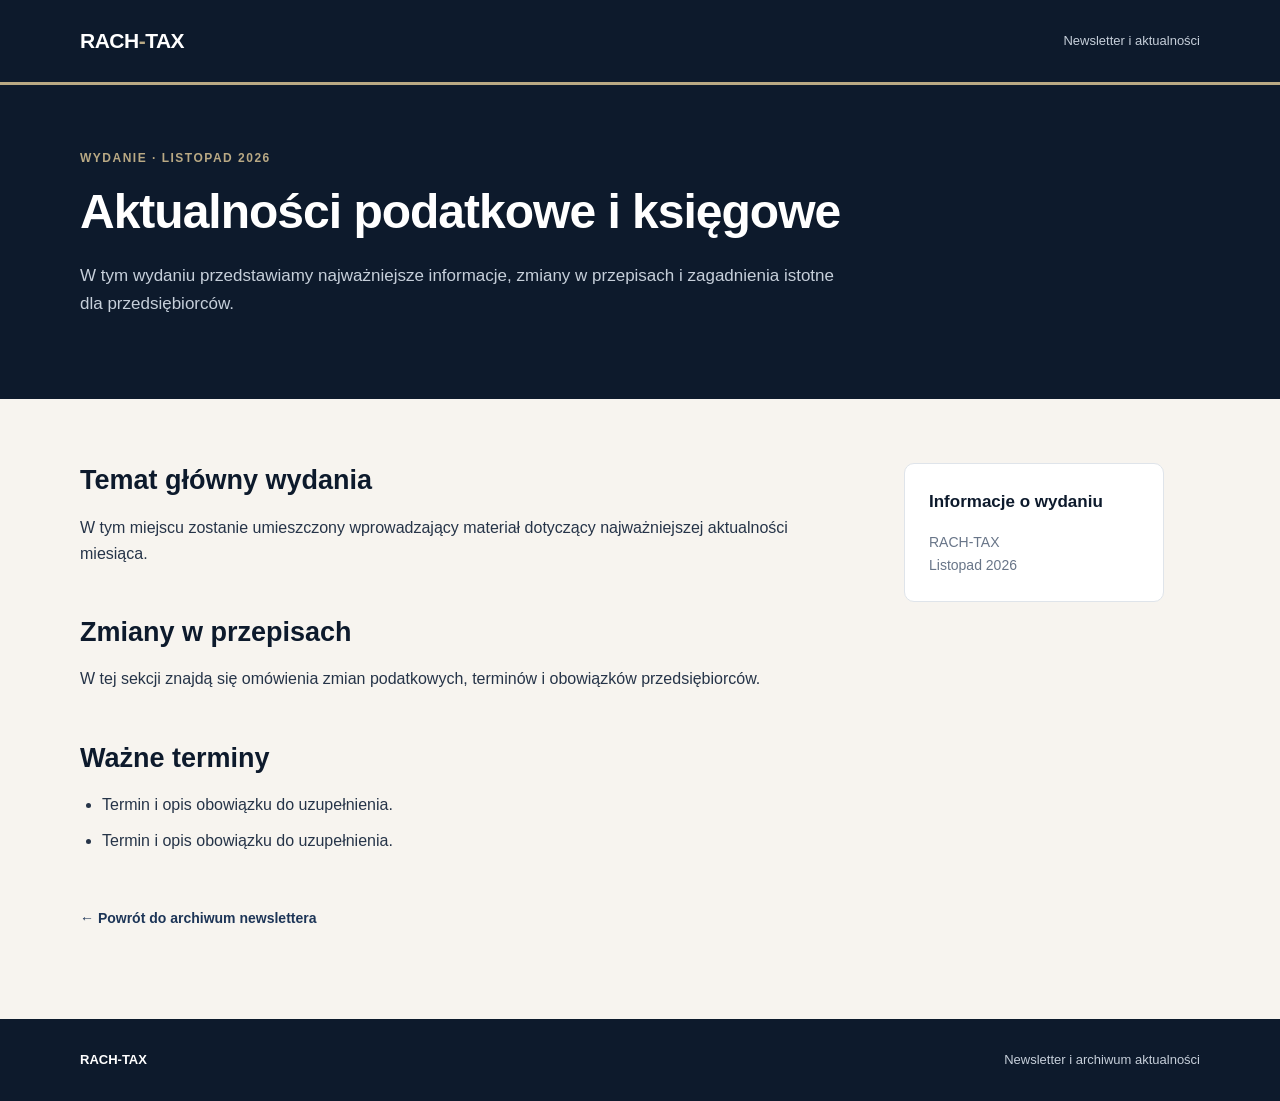
==== 2026-11/index.html @ 1462e08b "Add HTML structure for November 2026 newsletter This file contains the HTML structure for the Novemb" ====
<!doctype html>
<html lang="pl">
<head>
  <meta charset="utf-8">
  <meta name="viewport" content="width=device-width, initial-scale=1">

  <meta name="robots" content="noindex, nofollow">
  <meta name="description" content="Listopadowe wydanie newslettera RACH-TAX.">

  <title>Newsletter – listopad 2026 | RACH-TAX</title>

  <link rel="stylesheet" href="/assets/css/main.css">
</head>

<body>

  <header class="site-header">
    <div class="container header-inner">
      <a class="brand" href="/">
        RACH<span>-</span>TAX
      </a>

      <div class="header-label">
        Newsletter i aktualności
      </div>
    </div>
  </header>

  <main>

    <section class="issue-hero">
      <div class="container">

        <p class="issue-date">
          Wydanie · Listopad 2026
        </p>

        <h1>
          Aktualności podatkowe i księgowe
        </h1>

        <p class="issue-intro">
          W tym wydaniu przedstawiamy najważniejsze informacje,
          zmiany w przepisach i zagadnienia istotne dla przedsiębiorców.
        </p>

      </div>
    </section>

    <section class="issue-content">
      <div class="container issue-layout">

        <article class="issue-article">

          <h2>Temat główny wydania</h2>

          <p>
            W tym miejscu zostanie umieszczony wprowadzający
            materiał dotyczący najważniejszej aktualności miesiąca.
          </p>

          <h2>Zmiany w przepisach</h2>

          <p>
            W tej sekcji znajdą się omówienia zmian podatkowych,
            terminów i obowiązków przedsiębiorców.
          </p>

          <h2>Ważne terminy</h2>

          <ul>
            <li>Termin i opis obowiązku do uzupełnienia.</li>
            <li>Termin i opis obowiązku do uzupełnienia.</li>
          </ul>

          <a class="issue-back" href="/">
            ← Powrót do archiwum newslettera
          </a>

        </article>

        <aside class="issue-meta">
          <h3>Informacje o wydaniu</h3>

          <p>
            RACH-TAX<br>
            Listopad 2026
          </p>
        </aside>

      </div>
    </section>

  </main>

  <footer class="site-footer">
    <div class="container footer-inner">

      <div class="footer-brand">RACH-TAX</div>

      <div>
        Newsletter i archiwum aktualności
      </div>

    </div>
  </footer>

</body>
</html>
---- assets/css/main.css ----
:root {
  --color-navy: #0D1A2C;
  --color-blue: #1D3557;
  --color-gold: #B9A984;
  --color-paper: #F7F4EF;
  --color-light: #E8EDF5;
  --color-white: #FFFFFF;
  --color-text: #263448;
  --color-muted: #687588;
  --color-border: #DFE4EA;

  --font-heading: "Manrope", Arial, sans-serif;
  --font-body: "Inter", Arial, sans-serif;

  --content-width: 1120px;
}

* {
  box-sizing: border-box;
}

html {
  scroll-behavior: smooth;
}

body {
  margin: 0;
  background: var(--color-paper);
  color: var(--color-text);
  font-family: var(--font-body);
  font-size: 16px;
  line-height: 1.65;
  -webkit-font-smoothing: antialiased;
}

a {
  color: inherit;
}

.container {
  width: min(var(--content-width), calc(100% - 48px));
  margin-inline: auto;
}

.site-header {
  background: var(--color-navy);
  color: var(--color-white);
  border-bottom: 3px solid var(--color-gold);
}

.header-inner {
  min-height: 82px;
  display: flex;
  align-items: center;
  justify-content: space-between;
  gap: 24px;
}

.brand {
  font-family: var(--font-heading);
  font-size: 21px;
  font-weight: 800;
  letter-spacing: -0.5px;
  text-decoration: none;
}

.brand span {
  color: var(--color-gold);
}

.header-label {
  color: #C6CFDA;
  font-size: 13px;
}

.hero {
  padding: 88px 0 76px;
  background: var(--color-navy);
  color: var(--color-white);
}

.hero-eyebrow {
  margin: 0 0 18px;
  color: var(--color-gold);
  font-size: 12px;
  font-weight: 700;
  letter-spacing: 2px;
  text-transform: uppercase;
}

.hero h1 {
  max-width: 760px;
  margin: 0;
  font-family: var(--font-heading);
  font-size: clamp(36px, 6vw, 58px);
  line-height: 1.12;
  letter-spacing: -1.8px;
}

.hero-description {
  max-width: 620px;
  margin: 24px 0 0;
  color: #C6CFDA;
  font-size: 17px;
}

.archive {
  padding: 72px 0 96px;
}

.section-heading {
  margin-bottom: 32px;
}

.section-heading h2 {
  margin: 0;
  color: var(--color-navy);
  font-family: var(--font-heading);
  font-size: 30px;
  letter-spacing: -0.8px;
}

.section-heading p {
  margin: 8px 0 0;
  color: var(--color-muted);
}

.empty-state {
  padding: 48px 32px;
  background: var(--color-white);
  border: 1px solid var(--color-border);
  border-radius: 12px;
  text-align: center;
}

.empty-state h3 {
  margin: 0 0 10px;
  color: var(--color-navy);
  font-family: var(--font-heading);
  font-size: 21px;
}

.empty-state p {
  max-width: 480px;
  margin: 0 auto;
  color: var(--color-muted);
}

.site-footer {
  padding: 30px 0;
  background: var(--color-navy);
  color: #C6CFDA;
  font-size: 13px;
}

.footer-inner {
  display: flex;
  align-items: center;
  justify-content: space-between;
  gap: 20px;
}

.footer-brand {
  color: var(--color-white);
  font-weight: 700;
}

@media (max-width: 600px) {
  .container {
    width: min(var(--content-width), calc(100% - 36px));
  }

  .header-inner {
    min-height: 70px;
  }

  .header-label {
    display: none;
  }

  .hero {
    padding: 64px 0 58px;
  }

  .hero-description {
    font-size: 15px;
  }

  .archive {
    padding: 52px 0 64px;
  }

  .empty-state {
    padding: 36px 20px;
  }

  .footer-inner {
    flex-direction: column;
    align-items: flex-start;
  }
}

/* =========================================
   NEWSLETTER ISSUE
========================================= */

.issue-hero {
  padding: 64px 0;
  background: var(--color-navy);
  color: var(--color-white);
}

.issue-date {
  margin: 0 0 14px;
  color: var(--color-gold);
  font-size: 12px;
  font-weight: 700;
  letter-spacing: 1.5px;
  text-transform: uppercase;
}

.issue-hero h1 {
  max-width: 820px;
  margin: 0;
  font-family: var(--font-heading);
  font-size: clamp(34px, 5vw, 48px);
  line-height: 1.2;
  letter-spacing: -1px;
}

.issue-intro {
  max-width: 760px;
  margin-top: 22px;
  color: #C6CFDA;
  font-size: 17px;
}

.issue-content {
  padding: 64px 0 88px;
}

.issue-layout {
  display: grid;
  grid-template-columns: minmax(0, 760px) minmax(200px, 260px);
  gap: 64px;
  align-items: start;
}

.issue-article h2 {
  margin: 48px 0 16px;
  color: var(--color-navy);
  font-family: var(--font-heading);
  font-size: 27px;
  line-height: 1.3;
}

.issue-article h2:first-child {
  margin-top: 0;
}

.issue-article h3 {
  margin: 28px 0 10px;
  color: var(--color-blue);
  font-family: var(--font-heading);
  font-size: 20px;
}

.issue-article p {
  margin: 0 0 18px;
}

.issue-article ul {
  padding-left: 22px;
}

.issue-article li {
  margin-bottom: 10px;
}

.issue-meta {
  padding: 24px;
  background: var(--color-white);
  border: 1px solid var(--color-border);
  border-radius: 10px;
}

.issue-meta h3 {
  margin: 0 0 14px;
  color: var(--color-navy);
  font-family: var(--font-heading);
  font-size: 17px;
}

.issue-meta p {
  margin: 0;
  color: var(--color-muted);
  font-size: 14px;
}

.issue-back {
  display: inline-block;
  margin-top: 36px;
  color: var(--color-blue);
  font-size: 14px;
  font-weight: 700;
  text-decoration: none;
}

.issue-back:hover {
  text-decoration: underline;
}

@media (max-width: 760px) {
  .issue-layout {
    grid-template-columns: 1fr;
    gap: 36px;
  }

  .issue-content {
    padding: 44px 0 64px;
  }

  .issue-hero {
    padding: 52px 0;
  }

  .issue-article h2 {
    font-size: 24px;
  }
}
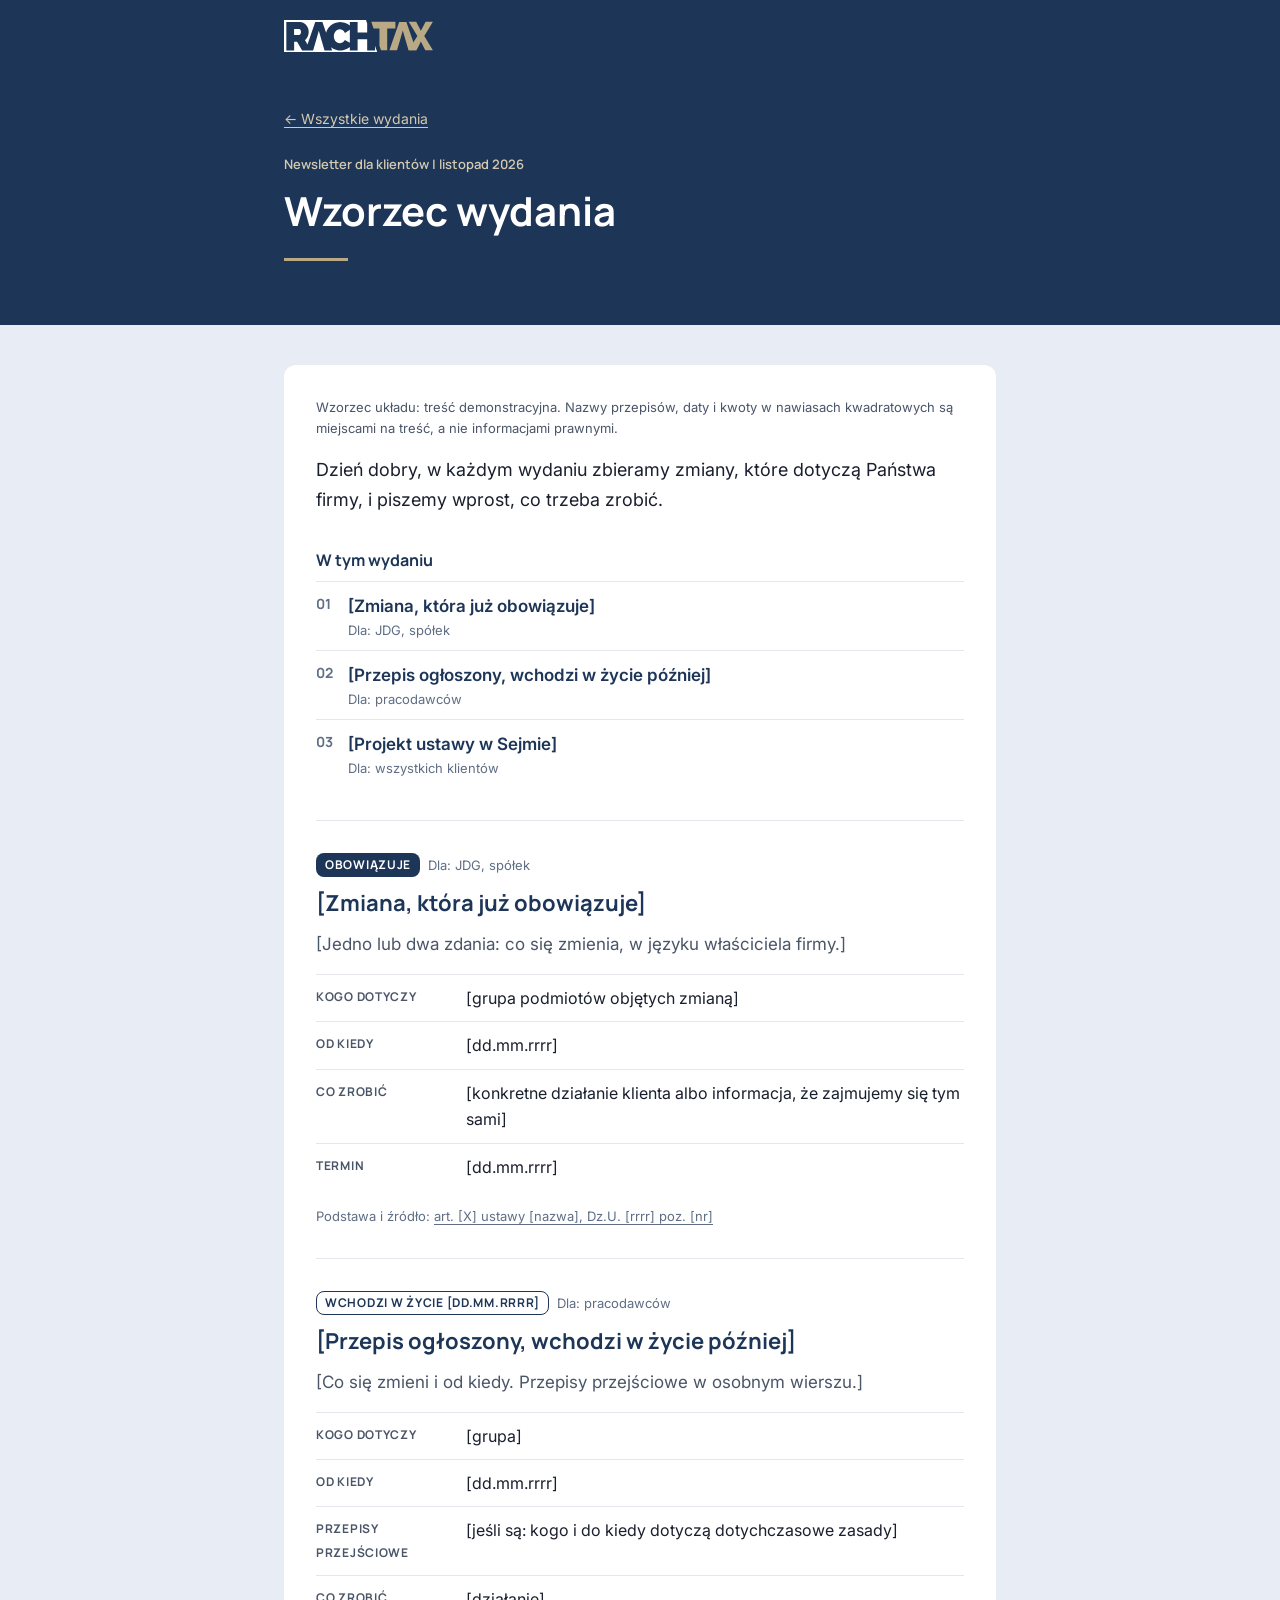
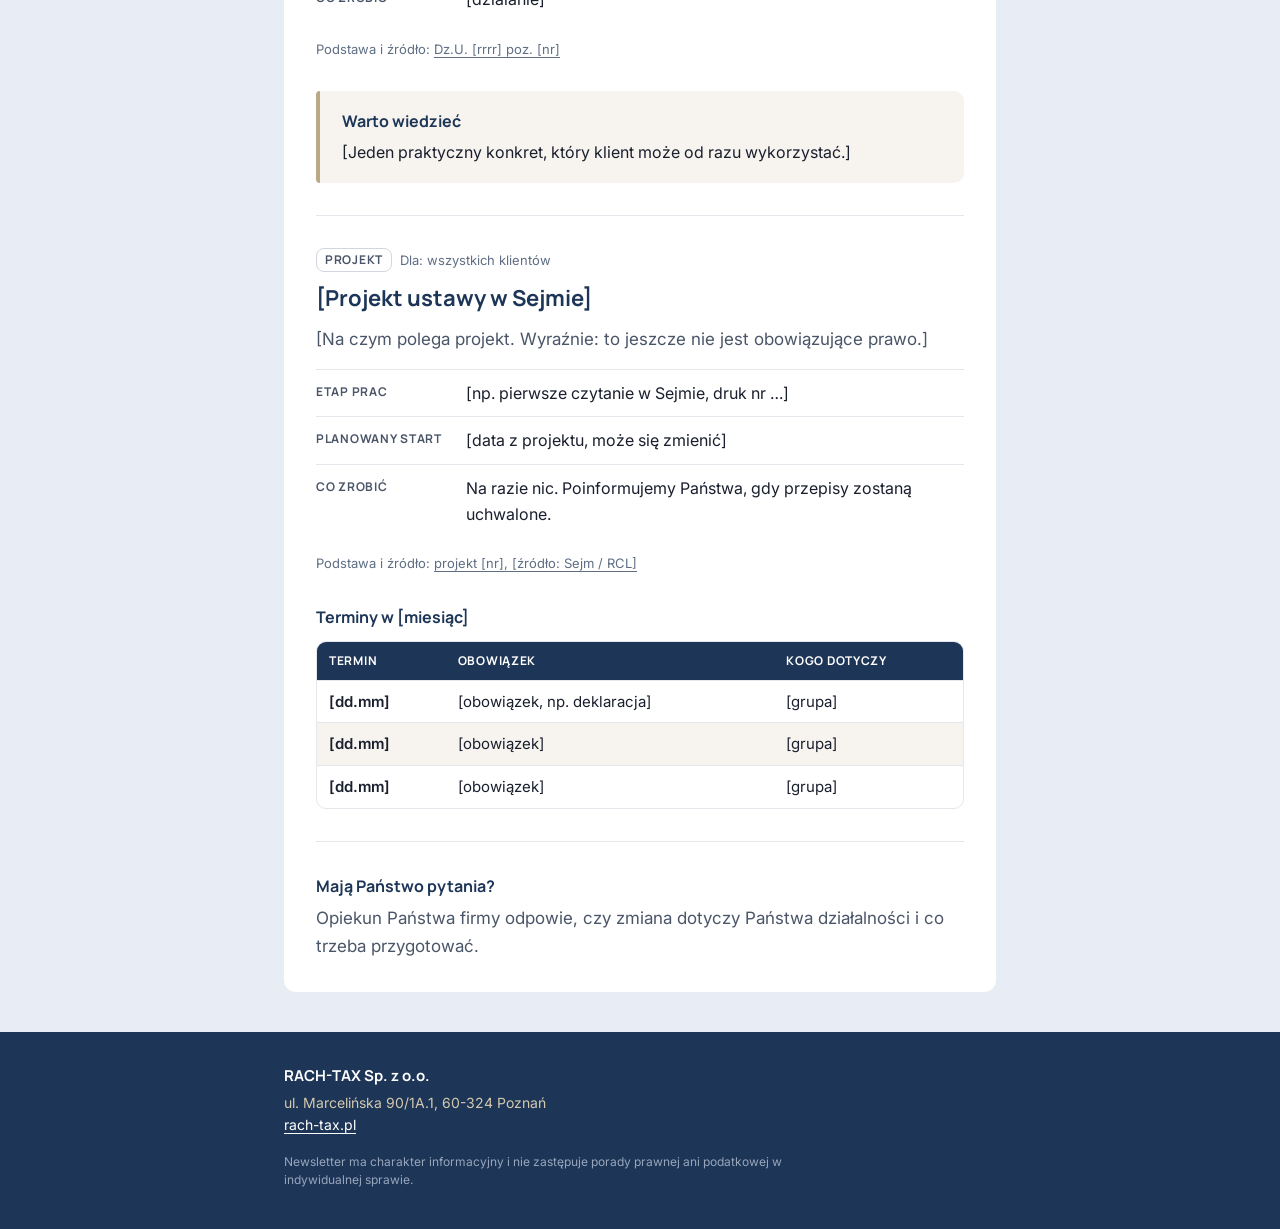
==== commit 6746281a: "Przebudowa strony według systemu projektowego 0.2 - main.css generowany z tokenów (kolory, typografi" ====
--- a/2026-11/index.html
+++ b/2026-11/index.html
@@ -1,110 +1,99 @@
-
-<!doctype html>
+<!DOCTYPE html>
 <html lang="pl">
 <head>
   <meta charset="utf-8">
   <meta name="viewport" content="width=device-width, initial-scale=1">
-
   <meta name="robots" content="noindex, nofollow">
-  <meta name="description" content="Listopadowe wydanie newslettera RACH-TAX.">
-
-  <title>Newsletter – listopad 2026 | RACH-TAX</title>
-
+  <meta name="description" content="Wydanie demonstracyjne: pokazuje układ newslettera. Nie zawiera informacji prawnych.">
+  <meta name="color-scheme" content="light dark">
+  <meta name="theme-color" content="#1D3557">
+  <meta name="newsroom:issue" content="2026-11">
+  <meta name="newsroom:title" content="Wzorzec wydania">
+  <meta name="newsroom:summary" content="Wydanie demonstracyjne: pokazuje układ newslettera. Nie zawiera informacji prawnych.">
+  <title>Wzorzec wydania | Newsletter RACH-TAX, listopad 2026</title>
+  <link rel="preconnect" href="https://fonts.googleapis.com">
+  <link rel="preconnect" href="https://fonts.gstatic.com" crossorigin>
+  <link rel="stylesheet" href="https://fonts.googleapis.com/css2?family=Inter:wght@400;600&amp;family=Manrope:wght@600;700;800&amp;display=swap">
   <link rel="stylesheet" href="/assets/css/main.css">
 </head>
-
 <body>
-
-  <header class="site-header">
-    <div class="container header-inner">
-      <a class="brand" href="/">
-        RACH<span>-</span>TAX
-      </a>
-
-      <div class="header-label">
-        Newsletter i aktualności
-      </div>
-    </div>
-  </header>
-
-  <main>
-
-    <section class="issue-hero">
-      <div class="container">
-
-        <p class="issue-date">
-          Wydanie · Listopad 2026
-        </p>
-
-        <h1>
-          Aktualności podatkowe i księgowe
-        </h1>
-
-        <p class="issue-intro">
-          W tym wydaniu przedstawiamy najważniejsze informacje,
-          zmiany w przepisach i zagadnienia istotne dla przedsiębiorców.
-        </p>
-
-      </div>
+<a class="skip-link" href="#tresc">Przejdź do treści</a>
+<header class="site-header">
+  <div class="container">
+    <a class="logo" href="/" aria-label="Archiwum newslettera RACH-TAX"><img src="/assets/images/logo-negatyw.svg" width="150" height="32" alt="RACH-TAX"></a>
+  </div>
+</header>
+<main id="tresc">
+<div class="page-hero">
+  <div class="container"><div class="reading">
+    <a class="back" href="/">&larr; Wszystkie wydania</a>
+    <p class="eyebrow">Newsletter dla klientów | listopad 2026</p>
+    <h1>Wzorzec wydania</h1>
+    <hr class="rule">
+  </div></div>
+</div>
+<div class="page-body">
+  <div class="container"><article class="sheet reading">
+    <p class="demo-note">Wzorzec układu: treść demonstracyjna. Nazwy przepisów, daty i kwoty w nawiasach kwadratowych są miejscami na treść, a nie informacjami prawnymi.</p>
+    <p class="intro">Dzień dobry, w każdym wydaniu zbieramy zmiany, które dotyczą Państwa firmy, i piszemy wprost, co trzeba zrobić.</p>
+    <nav class="toc" aria-labelledby="toc-h"><h2 id="toc-h">W tym wydaniu</h2><ol>
+      <li><span><a href="#t1">[Zmiana, która już obowiązuje]</a><span class="aud">Dla: JDG, spółek</span></span></li>
+      <li><span><a href="#t2">[Przepis ogłoszony, wchodzi w życie później]</a><span class="aud">Dla: pracodawców</span></span></li>
+      <li><span><a href="#t3">[Projekt ustawy w Sejmie]</a><span class="aud">Dla: wszystkich klientów</span></span></li>
+    </ol></nav>
+    <section class="topic" id="t1" aria-labelledby="t1-h">
+      <div class="topic-meta"><span class="badge st-obowiazuje">Obowiązuje</span><span class="aud">Dla: JDG, spółek</span></div>
+      <h2 id="t1-h">[Zmiana, która już obowiązuje]</h2>
+      <p class="lead">[Jedno lub dwa zdania: co się zmienia, w języku właściciela firmy.]</p>
+      <dl class="facts">
+        <dt>Kogo dotyczy</dt><dd>[grupa podmiotów objętych zmianą]</dd>
+        <dt>Od kiedy</dt><dd>[dd.mm.rrrr]</dd>
+        <dt>Co zrobić</dt><dd>[konkretne działanie klienta albo informacja, że zajmujemy się tym sami]</dd>
+        <dt>Termin</dt><dd>[dd.mm.rrrr]</dd>
+      </dl>
+      <p class="source">Podstawa i źródło: <a href="https://rach-tax.pl">art. [X] ustawy [nazwa], Dz.U. [rrrr] poz. [nr]</a></p>
     </section>
-
-    <section class="issue-content">
-      <div class="container issue-layout">
-
-        <article class="issue-article">
-
-          <h2>Temat główny wydania</h2>
-
-          <p>
-            W tym miejscu zostanie umieszczony wprowadzający
-            materiał dotyczący najważniejszej aktualności miesiąca.
-          </p>
-
-          <h2>Zmiany w przepisach</h2>
-
-          <p>
-            W tej sekcji znajdą się omówienia zmian podatkowych,
-            terminów i obowiązków przedsiębiorców.
-          </p>
-
-          <h2>Ważne terminy</h2>
-
-          <ul>
-            <li>Termin i opis obowiązku do uzupełnienia.</li>
-            <li>Termin i opis obowiązku do uzupełnienia.</li>
-          </ul>
-
-          <a class="issue-back" href="/">
-            ← Powrót do archiwum newslettera
-          </a>
-
-        </article>
-
-        <aside class="issue-meta">
-          <h3>Informacje o wydaniu</h3>
-
-          <p>
-            RACH-TAX<br>
-            Listopad 2026
-          </p>
-        </aside>
-
-      </div>
+    <section class="topic" id="t2" aria-labelledby="t2-h">
+      <div class="topic-meta"><span class="badge st-wchodzi">Wchodzi w życie [dd.mm.rrrr]</span><span class="aud">Dla: pracodawców</span></div>
+      <h2 id="t2-h">[Przepis ogłoszony, wchodzi w życie później]</h2>
+      <p class="lead">[Co się zmieni i od kiedy. Przepisy przejściowe w osobnym wierszu.]</p>
+      <dl class="facts">
+        <dt>Kogo dotyczy</dt><dd>[grupa]</dd>
+        <dt>Od kiedy</dt><dd>[dd.mm.rrrr]</dd>
+        <dt>Przepisy przejściowe</dt><dd>[jeśli są: kogo i do kiedy dotyczą dotychczasowe zasady]</dd>
+        <dt>Co zrobić</dt><dd>[działanie]</dd>
+      </dl>
+      <p class="source">Podstawa i źródło: <a href="https://rach-tax.pl">Dz.U. [rrrr] poz. [nr]</a></p>
     </section>
-
-  </main>
-
-  <footer class="site-footer">
-    <div class="container footer-inner">
-
-      <div class="footer-brand">RACH-TAX</div>
-
-      <div>
-        Newsletter i archiwum aktualności
-      </div>
-
-    </div>
-  </footer>
-
+    <aside class="callout" aria-labelledby="t2-c"><div><h2 id="t2-c">Warto wiedzieć</h2><p>[Jeden praktyczny konkret, który klient może od razu wykorzystać.]</p></div></aside>
+    <section class="topic" id="t3" aria-labelledby="t3-h">
+      <div class="topic-meta"><span class="badge st-projekt">Projekt</span><span class="aud">Dla: wszystkich klientów</span></div>
+      <h2 id="t3-h">[Projekt ustawy w Sejmie]</h2>
+      <p class="lead">[Na czym polega projekt. Wyraźnie: to jeszcze nie jest obowiązujące prawo.]</p>
+      <dl class="facts">
+        <dt>Etap prac</dt><dd>[np. pierwsze czytanie w Sejmie, druk nr …]</dd>
+        <dt>Planowany start</dt><dd>[data z projektu, może się zmienić]</dd>
+        <dt>Co zrobić</dt><dd>Na razie nic. Poinformujemy Państwa, gdy przepisy zostaną uchwalone.</dd>
+      </dl>
+      <p class="source">Podstawa i źródło: <a href="https://rach-tax.pl">projekt [nr], [źródło: Sejm / RCL]</a></p>
+    </section>
+    <section class="deadlines" aria-labelledby="dl-h"><h2 id="dl-h">Terminy w [miesiąc]</h2><div class="table-wrap"><table>
+      <thead><tr><th scope="col">Termin</th><th scope="col">Obowiązek</th><th scope="col" class="col-who">Kogo dotyczy</th></tr></thead><tbody>
+        <tr><td>[dd.mm]</td><td>[obowiązek, np. deklaracja]</td><td class="col-who">[grupa]</td></tr>
+        <tr><td>[dd.mm]</td><td>[obowiązek]</td><td class="col-who">[grupa]</td></tr>
+        <tr><td>[dd.mm]</td><td>[obowiązek]</td><td class="col-who">[grupa]</td></tr>
+      </tbody></table></div></section>
+    <section class="advisor" aria-labelledby="adv-h"><h2 id="adv-h">Mają Państwo pytania?</h2>
+      <p>Opiekun Państwa firmy odpowie, czy zmiana dotyczy Państwa działalności i co trzeba przygotować.</p></section>
+  </article></div>
+</div>
+</main>
+<footer class="site-footer">
+  <div class="container">
+    <p class="name">RACH-TAX Sp. z o.o.</p>
+    <p class="addr">ul. Marcelińska 90/1A.1, 60-324 Poznań<br><a href="https://rach-tax.pl">rach-tax.pl</a></p>
+    <p class="disclaimer">Newsletter ma charakter informacyjny i nie zastępuje porady prawnej ani podatkowej w indywidualnej sprawie.</p>
+  </div>
+</footer>
 </body>
 </html>
--- a/assets/css/main.css
+++ b/assets/css/main.css
@@ -1,331 +1,194 @@
+/* RACH-TAX Newsroom: arkusz strony WWW.
+   PLIK GENEROWANY z DESIGN_TOKENS.json (system projektowy 0.2). Nie edytuj ręcznie:
+   zmiany wprowadzaj w tokenach i wygeneruj arkusz ponownie. */
 
 :root {
-  --color-navy: #0D1A2C;
-  --color-blue: #1D3557;
-  --color-gold: #B9A984;
-  --color-paper: #F7F4EF;
-  --color-light: #E8EDF5;
-  --color-white: #FFFFFF;
-  --color-text: #263448;
-  --color-muted: #687588;
-  --color-border: #DFE4EA;
-
-  --font-heading: "Manrope", Arial, sans-serif;
-  --font-body: "Inter", Arial, sans-serif;
-
-  --content-width: 1120px;
+  --canvas: #E8EDF5;
+  --surface: #FFFFFF;
+  --surface-ivory: #F7F4EF;
+  --navy: #1D3557;
+  --gold: #B9A984;
+  --gold-light: #D4C9AF;
+  --ink: #1A1F2E;
+  --heading: #1D3557;
+  --ink-muted: #4A5568;
+  --ink-meta: #5F6E84;
+  --link: #1D3557;
+  --border: #E4E7EC;
+  --border-strong: #D2D7DF;
+  --on-navy: #FFFFFF;
+  --on-navy-muted: #D4C9AF;
+  --on-navy-subtle: #97A6BB;
+  --status-obowiazuje-bg: #1D3557;
+  --status-obowiazuje-fg: #FFFFFF;
+  --status-uchwalone-bg: #D4C9AF;
+  --status-uchwalone-fg: #1D3557;
+  --space-1: 4px;
+  --space-2: 8px;
+  --space-3: 12px;
+  --space-4: 16px;
+  --space-5: 20px;
+  --space-6: 24px;
+  --space-8: 32px;
+  --space-10: 40px;
+  --radius-sm: 8px;
+  --radius-md: 10px;
+  --radius-lg: 12px;
+  --container-width: 600px;
+  --breakpoint: 620px;
+  --logo-width: 150px;
+  --gold-rule-width: 64px;
+  --font-heading: Manrope, 'Segoe UI', Helvetica, Arial, sans-serif;
+  --font-body: Inter, 'Segoe UI', Helvetica, Arial, sans-serif;
+  --reading-width: 680px;
+  --page-width: 760px;
+  color-scheme: light dark;
 }
 
-* {
-  box-sizing: border-box;
-}
-
-html {
-  scroll-behavior: smooth;
-}
-
-body {
-  margin: 0;
-  background: var(--color-paper);
-  color: var(--color-text);
-  font-family: var(--font-body);
-  font-size: 16px;
-  line-height: 1.65;
-  -webkit-font-smoothing: antialiased;
-}
-
-a {
-  color: inherit;
-}
-
-.container {
-  width: min(var(--content-width), calc(100% - 48px));
-  margin-inline: auto;
-}
-
-.site-header {
-  background: var(--color-navy);
-  color: var(--color-white);
-  border-bottom: 3px solid var(--color-gold);
-}
-
-.header-inner {
-  min-height: 82px;
-  display: flex;
-  align-items: center;
-  justify-content: space-between;
-  gap: 24px;
-}
-
-.brand {
-  font-family: var(--font-heading);
-  font-size: 21px;
-  font-weight: 800;
-  letter-spacing: -0.5px;
-  text-decoration: none;
-}
-
-.brand span {
-  color: var(--color-gold);
-}
-
-.header-label {
-  color: #C6CFDA;
-  font-size: 13px;
-}
-
-.hero {
-  padding: 88px 0 76px;
-  background: var(--color-navy);
-  color: var(--color-white);
-}
-
-.hero-eyebrow {
-  margin: 0 0 18px;
-  color: var(--color-gold);
-  font-size: 12px;
-  font-weight: 700;
-  letter-spacing: 2px;
-  text-transform: uppercase;
-}
-
-.hero h1 {
-  max-width: 760px;
-  margin: 0;
-  font-family: var(--font-heading);
-  font-size: clamp(36px, 6vw, 58px);
-  line-height: 1.12;
-  letter-spacing: -1.8px;
-}
-
-.hero-description {
-  max-width: 620px;
-  margin: 24px 0 0;
-  color: #C6CFDA;
-  font-size: 17px;
-}
-
-.archive {
-  padding: 72px 0 96px;
-}
-
-.section-heading {
-  margin-bottom: 32px;
-}
-
-.section-heading h2 {
-  margin: 0;
-  color: var(--color-navy);
-  font-family: var(--font-heading);
-  font-size: 30px;
-  letter-spacing: -0.8px;
-}
-
-.section-heading p {
-  margin: 8px 0 0;
-  color: var(--color-muted);
-}
-
-.empty-state {
-  padding: 48px 32px;
-  background: var(--color-white);
-  border: 1px solid var(--color-border);
-  border-radius: 12px;
-  text-align: center;
-}
-
-.empty-state h3 {
-  margin: 0 0 10px;
-  color: var(--color-navy);
-  font-family: var(--font-heading);
-  font-size: 21px;
-}
-
-.empty-state p {
-  max-width: 480px;
-  margin: 0 auto;
-  color: var(--color-muted);
-}
-
-.site-footer {
-  padding: 30px 0;
-  background: var(--color-navy);
-  color: #C6CFDA;
-  font-size: 13px;
-}
-
-.footer-inner {
-  display: flex;
-  align-items: center;
-  justify-content: space-between;
-  gap: 20px;
-}
-
-.footer-brand {
-  color: var(--color-white);
-  font-weight: 700;
-}
-
-@media (max-width: 600px) {
-  .container {
-    width: min(var(--content-width), calc(100% - 36px));
-  }
-
-  .header-inner {
-    min-height: 70px;
-  }
-
-  .header-label {
-    display: none;
-  }
-
-  .hero {
-    padding: 64px 0 58px;
-  }
-
-  .hero-description {
-    font-size: 15px;
-  }
-
-  .archive {
-    padding: 52px 0 64px;
-  }
-
-  .empty-state {
-    padding: 36px 20px;
-  }
-
-  .footer-inner {
-    flex-direction: column;
-    align-items: flex-start;
+@media (prefers-color-scheme: dark) {
+  :root {
+    --canvas: #0D1A2C;
+    --surface: #162742;
+    --surface-ivory: #1D3557;
+    --ink: #E8EDF5;
+    --heading: #FFFFFF;
+    --ink-muted: #B4BFCE;
+    --ink-meta: #93A1B5;
+    --link: #D4C9AF;
+    --border: #2A3A55;
+    --border-strong: #3B4D6B;
+    --status-obowiazuje-bg: #E8EDF5;
+    --status-obowiazuje-fg: #1D3557;
   }
 }
 
-/* =========================================
-   NEWSLETTER ISSUE
-========================================= */
+*, *::before, *::after { box-sizing: border-box; }
+html { -webkit-text-size-adjust: 100%; text-size-adjust: 100%; }
+body {
+  margin: 0; background: var(--canvas); color: var(--ink);
+  font-family: var(--font-body); font-size: 17px; line-height: 1.65;
+  -webkit-font-smoothing: antialiased;
+}
+img, svg { display: block; max-width: 100%; height: auto; }
+a { color: var(--link); text-decoration-thickness: 1px; text-underline-offset: 3px; }
+a:hover { text-decoration-thickness: 2px; }
+:focus-visible { outline: 3px solid var(--gold); outline-offset: 3px; border-radius: 4px; }
+h1, h2, h3 { font-family: var(--font-heading); color: var(--heading); margin: 0; text-wrap: balance; }
+p { margin: 0 0 var(--space-4); }
 
-.issue-hero {
-  padding: 64px 0;
-  background: var(--color-navy);
-  color: var(--color-white);
+.skip-link {
+  position: absolute; left: var(--space-4); top: -100px; z-index: 10;
+  background: var(--surface); color: var(--heading); padding: var(--space-2) var(--space-4);
+  border-radius: var(--radius-sm); font-weight: 600;
+}
+.skip-link:focus { top: var(--space-4); }
+
+.container { width: 100%; max-width: var(--page-width); margin: 0 auto; padding: 0 var(--space-6); }
+.reading { max-width: 100%; }
+
+/* Pas nagłówka */
+.site-header { background: var(--navy); }
+.site-header .container { display: flex; align-items: center; justify-content: space-between; gap: var(--space-4); min-height: 72px; }
+.site-header .logo { display: block; width: 150px; }
+.site-header .logo img { width: 150px; height: auto; }
+
+/* Nagłówek strony (archiwum i wydanie) */
+.page-hero { background: var(--navy); color: var(--on-navy); padding: var(--space-8) 0 var(--space-10); }
+.page-hero .eyebrow { font-family: var(--font-heading); font-size: 13px; font-weight: 600; color: var(--on-navy-muted); margin: 0 0 var(--space-3); }
+.page-hero h1 { color: var(--on-navy); font-size: clamp(28px, 4vw, 40px); line-height: 1.15; font-weight: 700; max-width: 22ch; }
+.page-hero .rule { width: var(--gold-rule-width); height: 3px; background: var(--gold); margin: var(--space-6) 0; border: 0; }
+.page-hero .lead { color: var(--on-navy-muted); max-width: 60ch; margin: 0; font-size: 17px; }
+.back { display: inline-block; margin-bottom: var(--space-6); color: var(--on-navy-muted); font-size: 14px; }
+
+.page-body { padding: var(--space-10) 0 var(--space-10); }
+
+/* Archiwum */
+.archive h2 { font-size: 20px; line-height: 1.35; margin-bottom: var(--space-4); }
+.issue-list { list-style: none; margin: 0; padding: 0; border-top: 1px solid var(--border); }
+.issue-item { display: grid; grid-template-columns: 160px 1fr; gap: var(--space-2) var(--space-6); padding: var(--space-6) 0; border-bottom: 1px solid var(--border); }
+.issue-item .date { font-family: var(--font-heading); font-size: 12px; line-height: 20px; font-weight: 700; letter-spacing: .06em; text-transform: uppercase; color: var(--ink-meta); padding-top: 4px; }
+.issue-item h3 { font-size: 20px; line-height: 1.35; margin-bottom: var(--space-2); }
+.issue-item h3 a { color: var(--heading); text-decoration: none; }
+.issue-item h3 a:hover { text-decoration: underline; }
+.issue-item p { color: var(--ink-muted); margin: 0; }
+.empty { color: var(--ink-muted); }
+
+/* Karta treści wydania */
+.sheet { background: var(--surface); border-radius: var(--radius-lg); padding: var(--space-8); }
+.intro { font-size: 18px; }
+.toc { margin: var(--space-8) 0; }
+.toc h2 { font-size: 16px; margin-bottom: var(--space-2); }
+.toc ol { list-style: none; margin: 0; padding: 0; counter-reset: toc; }
+.toc li { counter-increment: toc; display: grid; grid-template-columns: 32px 1fr; padding: 10px 0; border-top: 1px solid var(--border); }
+.toc li::before { content: counter(toc, decimal-leading-zero); font-family: var(--font-heading); font-weight: 700; font-size: 14px; color: var(--ink-meta); }
+.toc a { color: var(--heading); font-weight: 600; text-decoration: none; }
+.toc a:hover { text-decoration: underline; }
+.toc .aud { display: block; font-size: 13px; color: var(--ink-meta); }
+
+.topic { padding-top: var(--space-8); margin-top: var(--space-8); border-top: 1px solid var(--border); scroll-margin-top: var(--space-6); }
+.topic-meta { display: flex; flex-wrap: wrap; align-items: center; gap: var(--space-2); margin-bottom: var(--space-3); }
+.aud { font-size: 13px; line-height: 20px; color: var(--ink-meta); }
+.topic h2 { font-size: 22px; line-height: 1.3; margin-bottom: var(--space-3); }
+.topic .lead { color: var(--ink-muted); }
+.facts { display: grid; grid-template-columns: 150px 1fr; margin: var(--space-2) 0 var(--space-4); }
+.facts dt, .facts dd { margin: 0; padding: 10px 0; border-top: 1px solid var(--border); }
+.facts dt { font-family: var(--font-heading); font-size: 12px; line-height: 24px; font-weight: 700; letter-spacing: .06em; text-transform: uppercase; color: var(--ink-muted); padding-right: var(--space-4); }
+.facts dd { font-size: 16px; }
+.source { font-size: 13px; line-height: 20px; color: var(--ink-meta); }
+.source a { color: var(--ink-meta); }
+
+.badge { display: inline-block; font-family: var(--font-heading); font-size: 12px; line-height: 16px; font-weight: 700; letter-spacing: .06em; text-transform: uppercase; padding: 3px 8px; border-radius: var(--radius-sm); border: 1px solid transparent; }
+.st-obowiazuje { background: var(--status-obowiazuje-bg); color: var(--status-obowiazuje-fg); }
+.st-wchodzi { background: var(--surface); color: var(--heading); border-color: var(--heading); }
+.st-uchwalone { background: var(--status-uchwalone-bg); color: var(--status-uchwalone-fg); }
+.st-projekt { background: var(--surface); color: var(--ink-muted); border-color: var(--border-strong); }
+.st-interpretacja, .st-orzeczenie { background: var(--surface-ivory); color: var(--ink); border-color: var(--gold); }
+.st-komunikat { background: var(--canvas); color: var(--ink); }
+
+.callout { display: grid; grid-template-columns: 4px 1fr; margin: var(--space-8) 0 0; }
+.callout::before { content: ""; background: var(--gold); border-radius: var(--radius-md) 0 0 var(--radius-md); }
+.callout div { background: var(--surface-ivory); padding: 18px 22px; border-radius: 0 var(--radius-md) var(--radius-md) 0; }
+.callout h2 { font-size: 16px; line-height: 1.5; margin-bottom: 6px; }
+.callout p { margin: 0; font-size: 16px; }
+
+.deadlines { margin-top: var(--space-8); }
+.deadlines h2 { font-size: 16px; line-height: 1.5; margin-bottom: var(--space-3); }
+.table-wrap { border: 1px solid var(--border); border-radius: var(--radius-md); overflow: hidden; }
+table { width: 100%; border-collapse: collapse; font-size: 15px; line-height: 1.45; }
+th { background: var(--navy); color: var(--on-navy); text-align: left; font-family: var(--font-heading); font-size: 12px; font-weight: 700; letter-spacing: .06em; text-transform: uppercase; padding: 10px 12px; }
+td { padding: 10px 12px; border-top: 1px solid var(--border); vertical-align: top; }
+tbody tr:nth-child(even) td { background: var(--surface-ivory); }
+td:first-child { font-weight: 600; white-space: nowrap; }
+
+.advisor { margin-top: var(--space-8); padding-top: var(--space-8); border-top: 1px solid var(--border); }
+.advisor h2 { font-size: 16px; line-height: 1.5; margin-bottom: 6px; }
+.advisor p { color: var(--ink-muted); margin: 0; }
+
+.demo-note { font-size: 13px; color: var(--ink-muted); margin: 0 0 var(--space-4); }
+
+/* Stopka */
+.site-footer { background: var(--navy); color: var(--on-navy-muted); padding: var(--space-8) 0 var(--space-10); font-size: 14px; line-height: 1.6; }
+.site-footer .addr { margin: 0; }
+.site-footer .name { font-family: var(--font-heading); font-weight: 700; color: var(--on-navy); font-size: 15px; margin: 0 0 4px; }
+.site-footer a { color: var(--on-navy); }
+.site-footer .disclaimer { color: var(--on-navy-subtle); font-size: 12px; line-height: 1.5; margin: var(--space-4) 0 0; max-width: 70ch; }
+
+@media (max-width: 620px) {
+  body { font-size: 16px; }
+  .container { padding: 0 var(--space-5); }
+  .page-hero { padding: var(--space-6) 0 var(--space-8); }
+  .page-body { padding: var(--space-6) 0 var(--space-8); }
+  .sheet { padding: var(--space-6) var(--space-5); border-radius: var(--radius-md); }
+  .issue-item { grid-template-columns: 1fr; }
+  .facts { grid-template-columns: 1fr; }
+  .facts dt { padding-bottom: 0; }
+  .facts dd { border-top: 0; padding-top: 2px; }
+  .col-who { display: none; }
 }
 
-.issue-date {
-  margin: 0 0 14px;
-  color: var(--color-gold);
-  font-size: 12px;
-  font-weight: 700;
-  letter-spacing: 1.5px;
-  text-transform: uppercase;
+@media print {
+  .site-header, .skip-link, .back { display: none; }
+  body { background: #fff; }
+  .page-hero, .site-footer { background: #fff; color: #000; }
+  .page-hero h1, .page-hero .lead, .site-footer .name { color: #000; }
 }
-
-.issue-hero h1 {
-  max-width: 820px;
-  margin: 0;
-  font-family: var(--font-heading);
-  font-size: clamp(34px, 5vw, 48px);
-  line-height: 1.2;
-  letter-spacing: -1px;
-}
-
-.issue-intro {
-  max-width: 760px;
-  margin-top: 22px;
-  color: #C6CFDA;
-  font-size: 17px;
-}
-
-.issue-content {
-  padding: 64px 0 88px;
-}
-
-.issue-layout {
-  display: grid;
-  grid-template-columns: minmax(0, 760px) minmax(200px, 260px);
-  gap: 64px;
-  align-items: start;
-}
-
-.issue-article h2 {
-  margin: 48px 0 16px;
-  color: var(--color-navy);
-  font-family: var(--font-heading);
-  font-size: 27px;
-  line-height: 1.3;
-}
-
-.issue-article h2:first-child {
-  margin-top: 0;
-}
-
-.issue-article h3 {
-  margin: 28px 0 10px;
-  color: var(--color-blue);
-  font-family: var(--font-heading);
-  font-size: 20px;
-}
-
-.issue-article p {
-  margin: 0 0 18px;
-}
-
-.issue-article ul {
-  padding-left: 22px;
-}
-
-.issue-article li {
-  margin-bottom: 10px;
-}
-
-.issue-meta {
-  padding: 24px;
-  background: var(--color-white);
-  border: 1px solid var(--color-border);
-  border-radius: 10px;
-}
-
-.issue-meta h3 {
-  margin: 0 0 14px;
-  color: var(--color-navy);
-  font-family: var(--font-heading);
-  font-size: 17px;
-}
-
-.issue-meta p {
-  margin: 0;
-  color: var(--color-muted);
-  font-size: 14px;
-}
-
-.issue-back {
-  display: inline-block;
-  margin-top: 36px;
-  color: var(--color-blue);
-  font-size: 14px;
-  font-weight: 700;
-  text-decoration: none;
-}
-
-.issue-back:hover {
-  text-decoration: underline;
-}
-
-@media (max-width: 760px) {
-  .issue-layout {
-    grid-template-columns: 1fr;
-    gap: 36px;
-  }
-
-  .issue-content {
-    padding: 44px 0 64px;
-  }
-
-  .issue-hero {
-    padding: 52px 0;
-  }
-
-  .issue-article h2 {
-    font-size: 24px;
-  }
-}
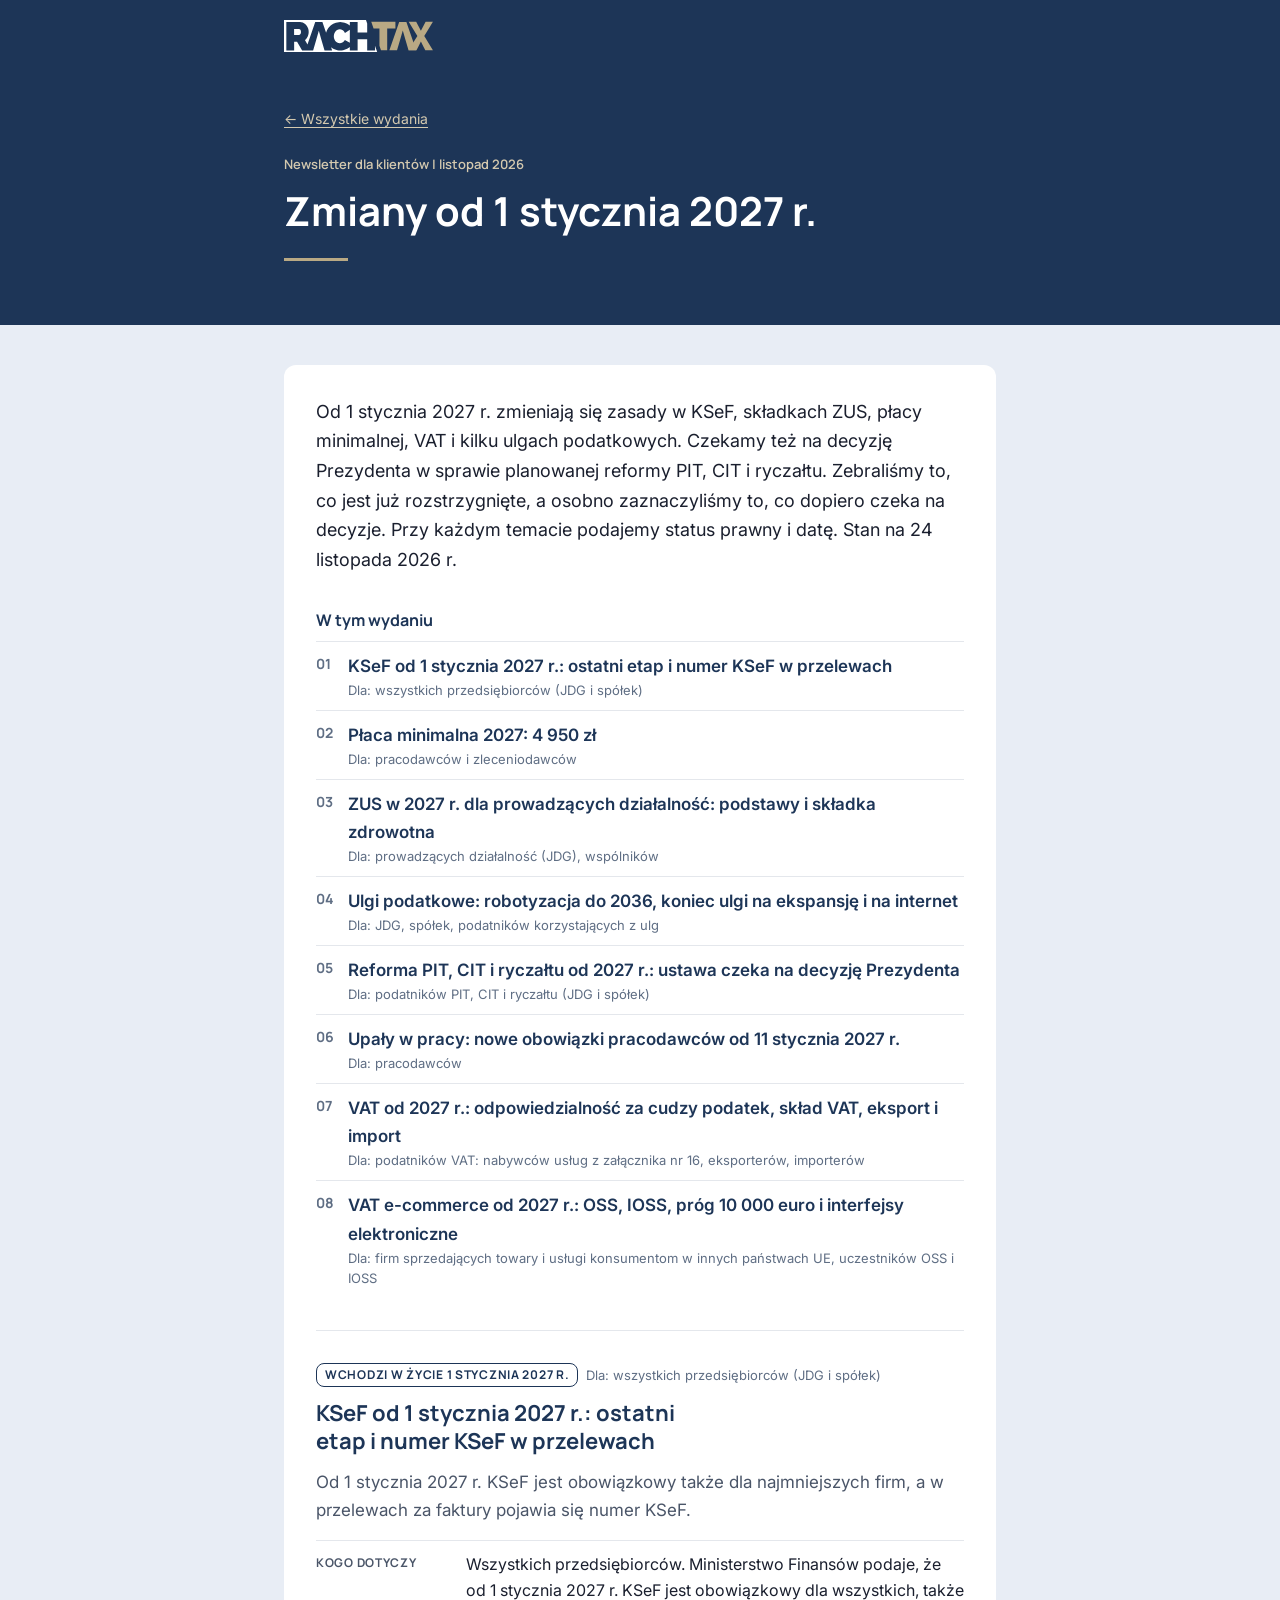
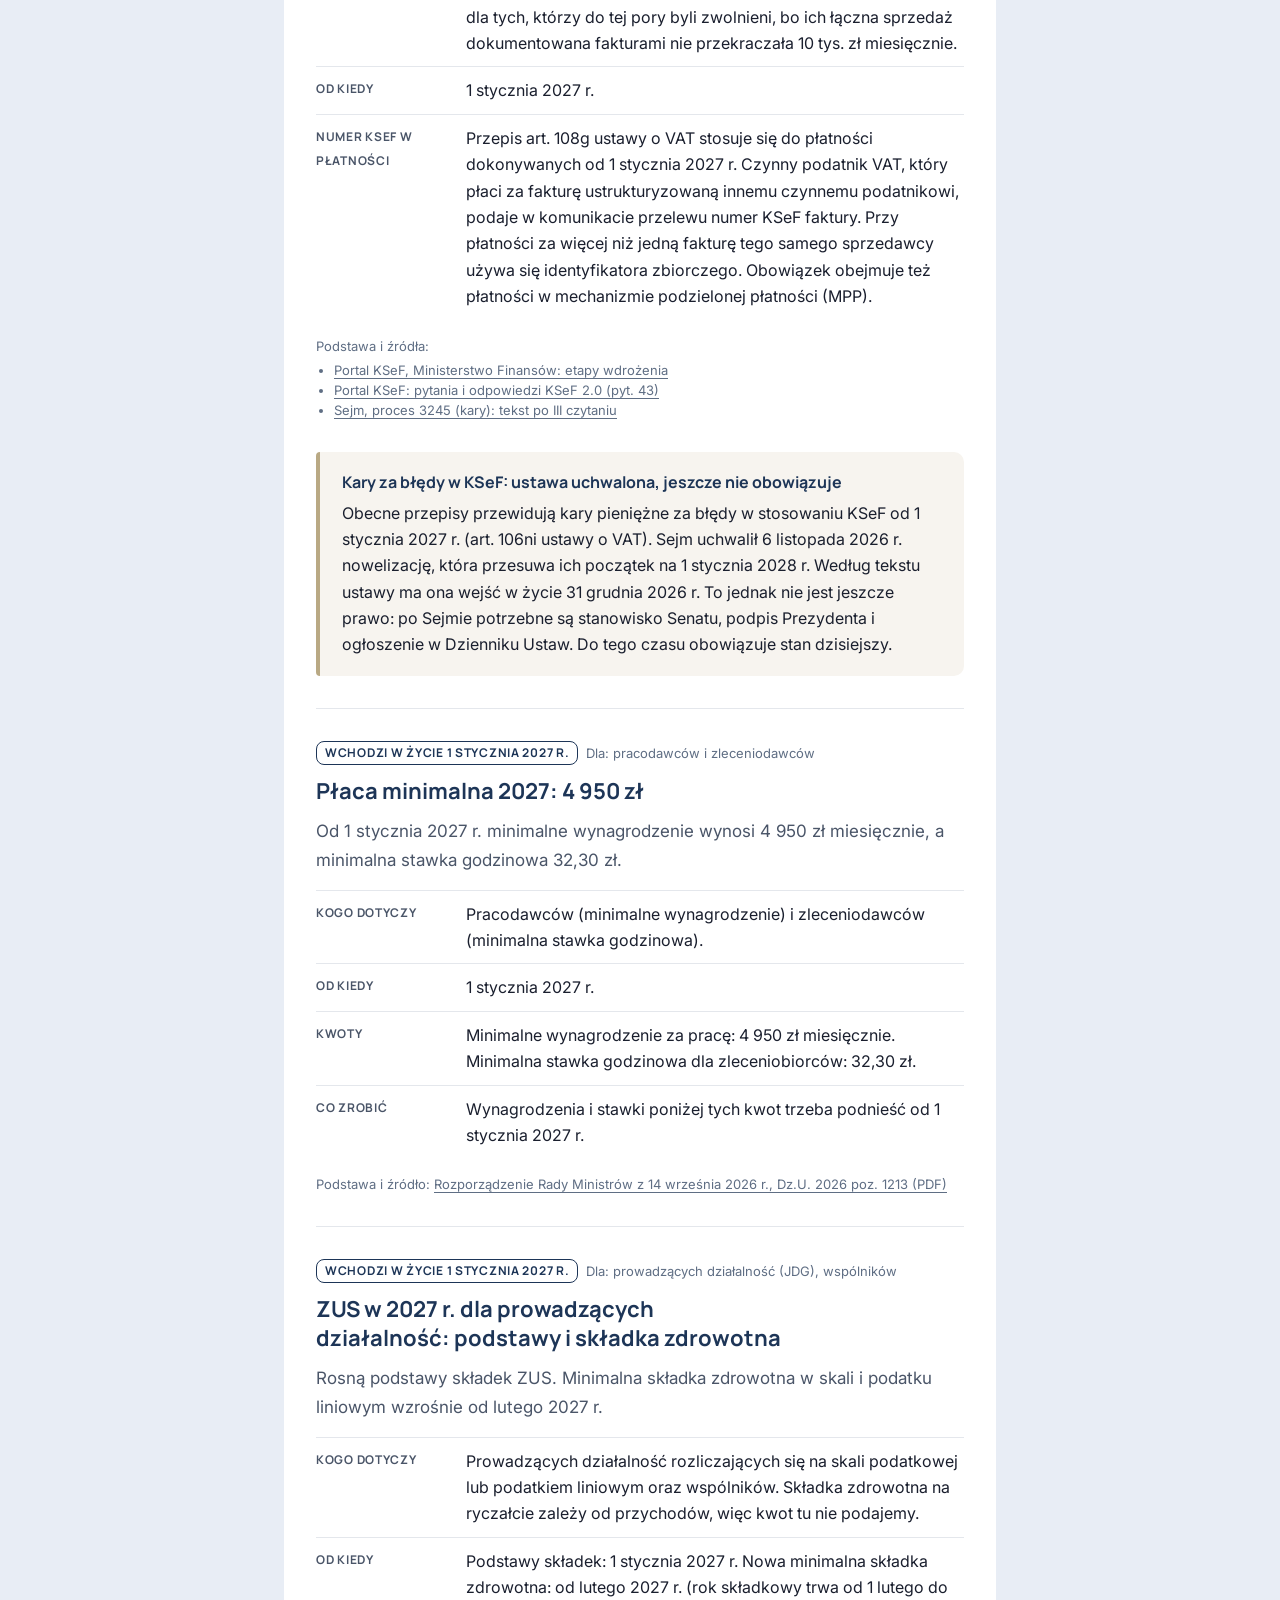
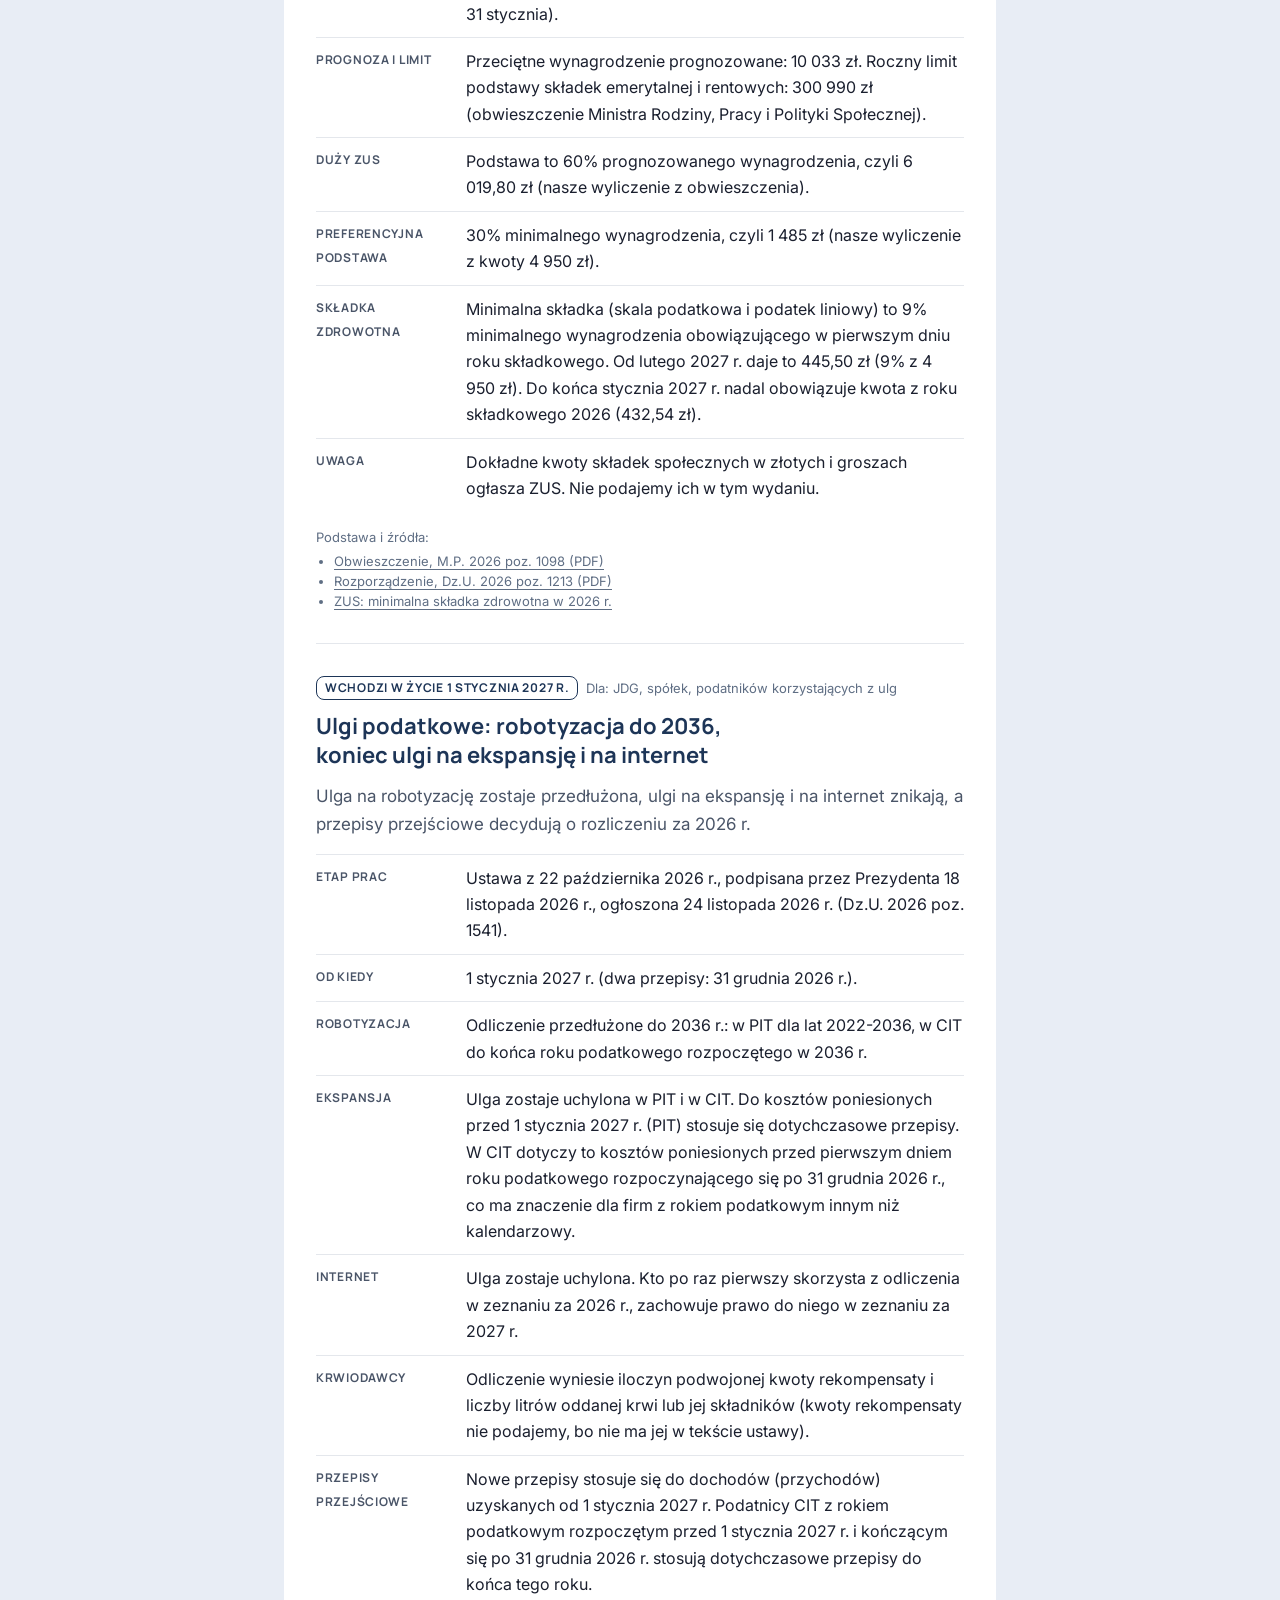
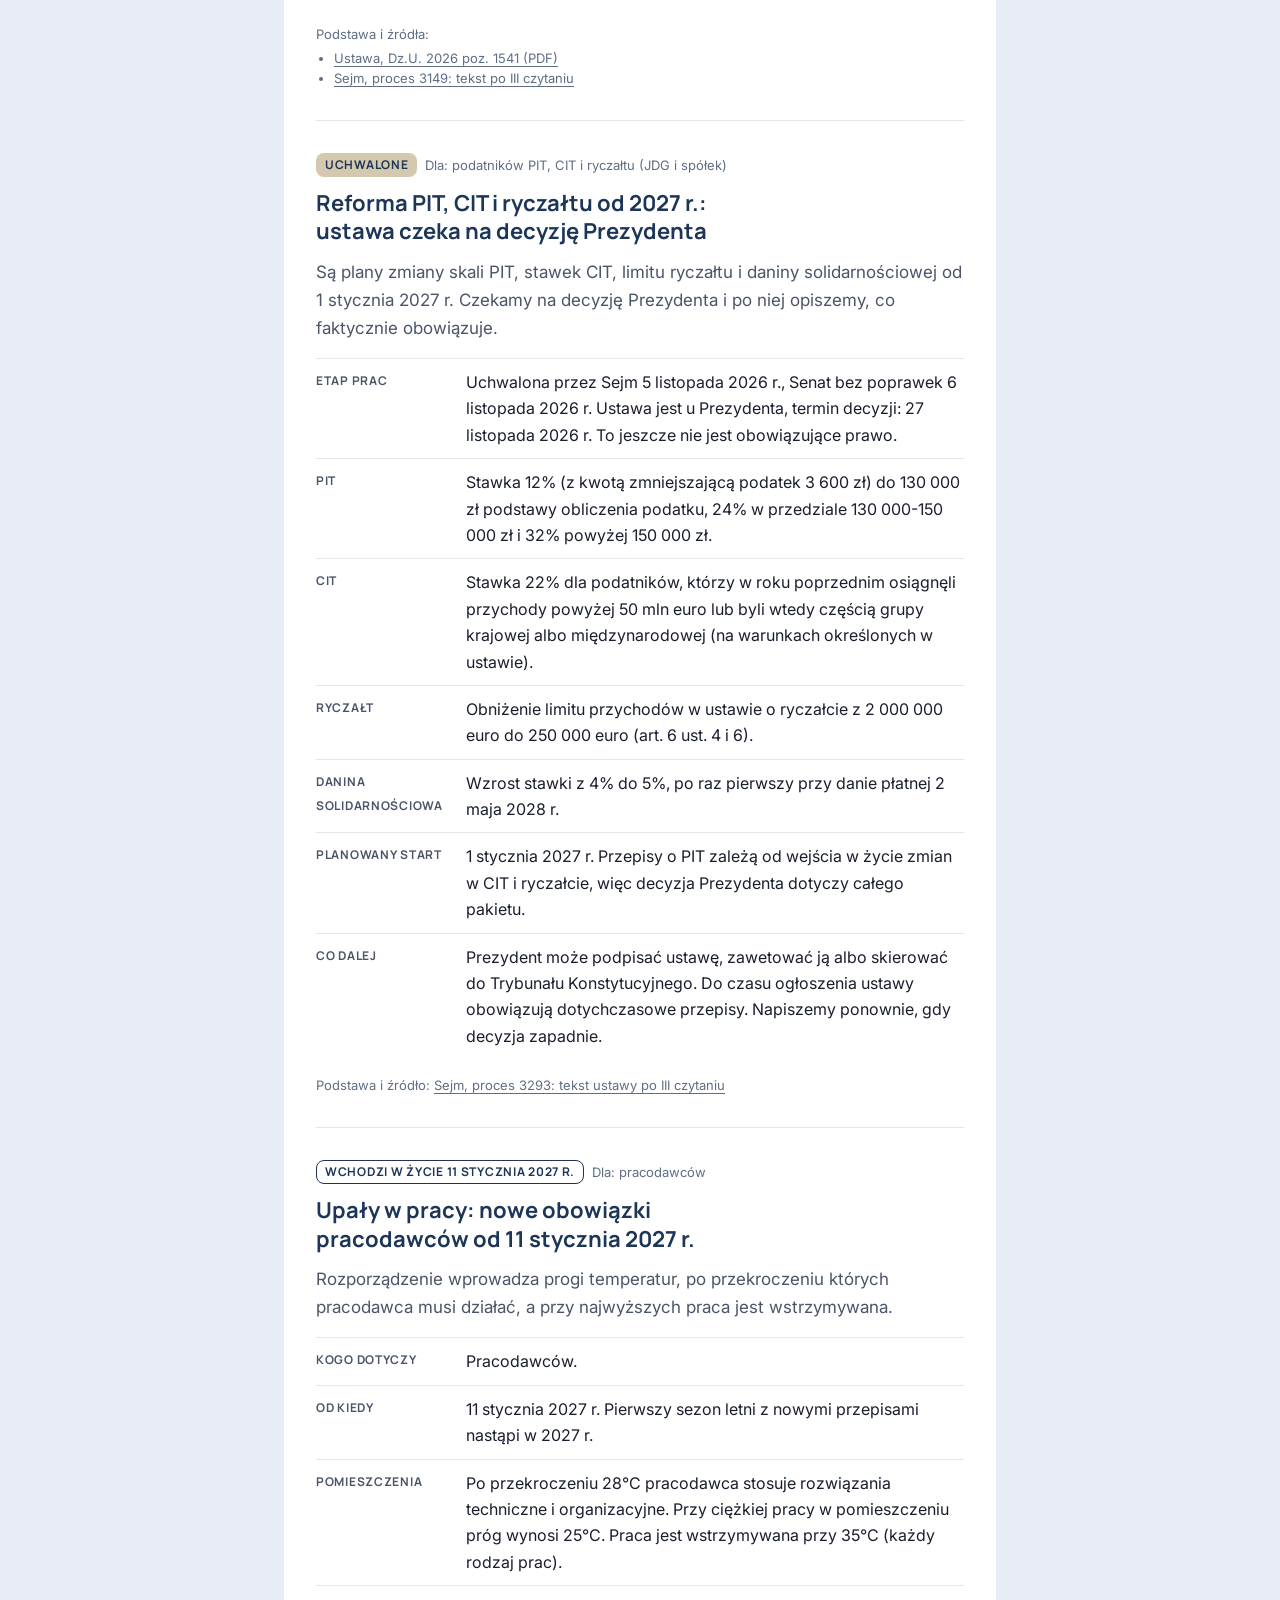
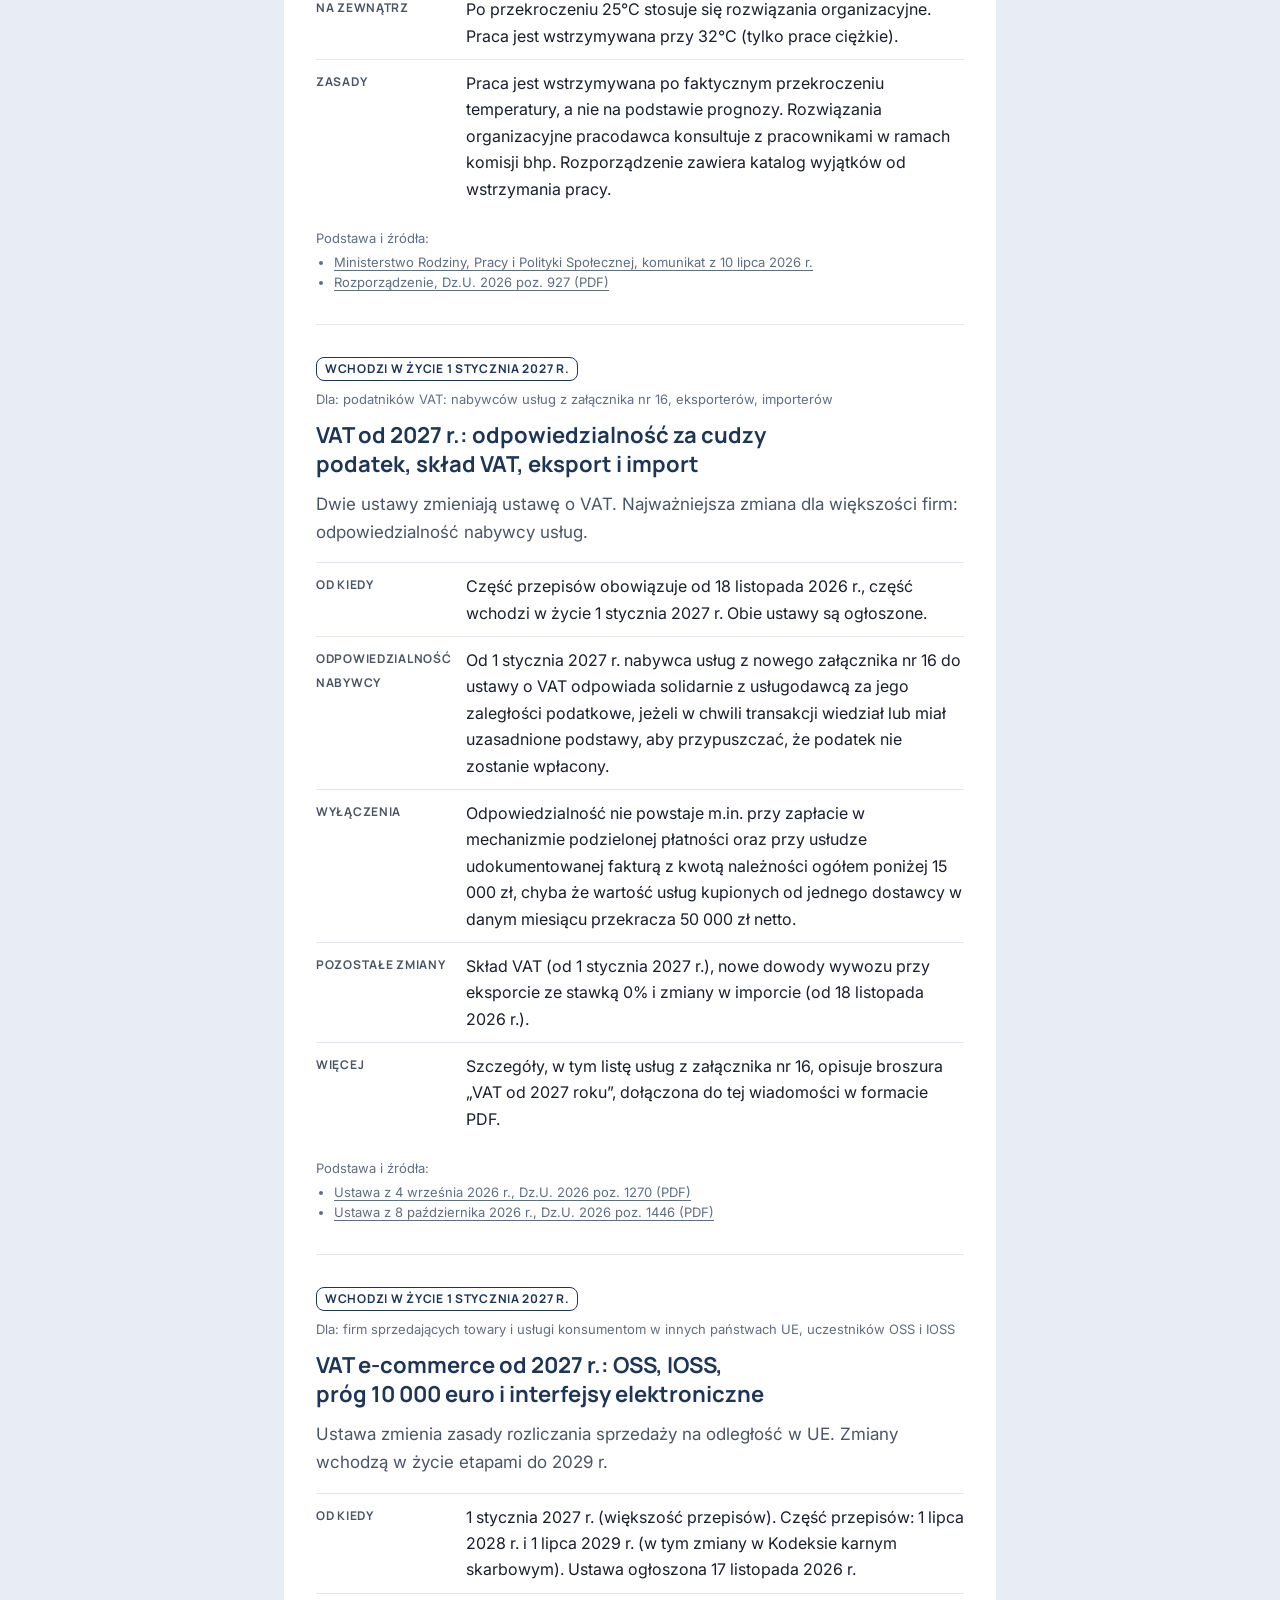
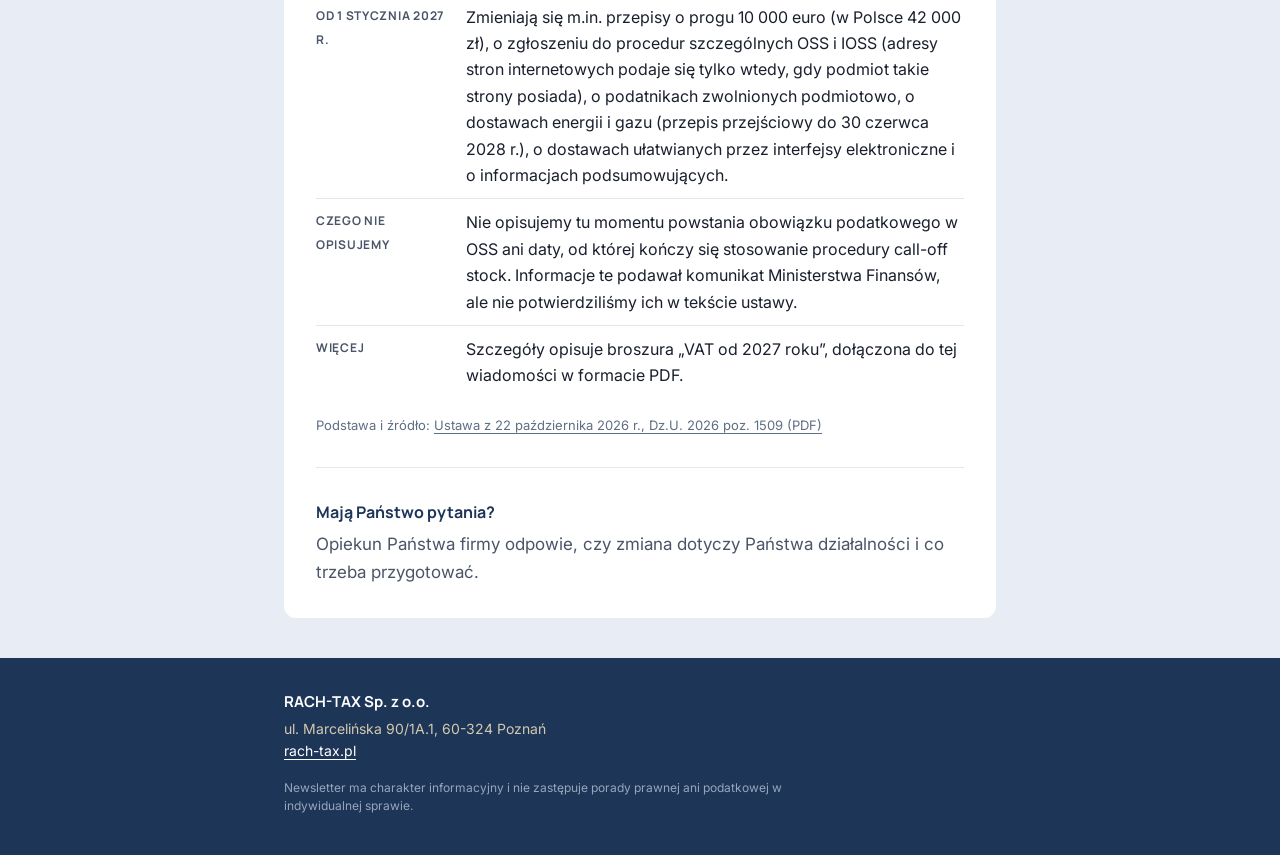
==== commit 9c39028e: "Wydanie 2026-11: Zmiany od 1 stycznia 2027 r. (stan prawny na 24.11.2026) - strona wydania zastępuje" ====
--- a/2026-11/index.html
+++ b/2026-11/index.html
@@ -4,13 +4,14 @@
   <meta charset="utf-8">
   <meta name="viewport" content="width=device-width, initial-scale=1">
   <meta name="robots" content="noindex, nofollow">
-  <meta name="description" content="Wydanie demonstracyjne: pokazuje układ newslettera. Nie zawiera informacji prawnych.">
+  <meta name="description" content="KSeF, płaca minimalna, ZUS, ulgi podatkowe, upały w pracy i VAT. Stan prawny na 24 listopada 2026 r.">
   <meta name="color-scheme" content="light dark">
   <meta name="theme-color" content="#1D3557">
   <meta name="newsroom:issue" content="2026-11">
-  <meta name="newsroom:title" content="Wzorzec wydania">
-  <meta name="newsroom:summary" content="Wydanie demonstracyjne: pokazuje układ newslettera. Nie zawiera informacji prawnych.">
-  <title>Wzorzec wydania | Newsletter RACH-TAX, listopad 2026</title>
+  <meta name="newsroom:title" content="Zmiany od 1 stycznia 2027 r.">
+  <meta name="newsroom:summary" content="KSeF, płaca minimalna, ZUS, ulgi podatkowe, upały w pracy i VAT. Stan prawny na 24 listopada 2026 r.">
+  <title>Zmiany od 1 stycznia 2027 r. | Newsletter RACH-TAX, listopad 2026</title>
+  <link rel="icon" href="[data-uri]" sizes="64x64" type="image/png">
   <link rel="preconnect" href="https://fonts.googleapis.com">
   <link rel="preconnect" href="https://fonts.gstatic.com" crossorigin>
   <link rel="stylesheet" href="https://fonts.googleapis.com/css2?family=Inter:wght@400;600&amp;family=Manrope:wght@600;700;800&amp;display=swap">
@@ -28,61 +29,130 @@
   <div class="container"><div class="reading">
     <a class="back" href="/">&larr; Wszystkie wydania</a>
     <p class="eyebrow">Newsletter dla klientów | listopad 2026</p>
-    <h1>Wzorzec wydania</h1>
+    <h1>Zmiany od 1 stycznia 2027 r.</h1>
     <hr class="rule">
   </div></div>
 </div>
 <div class="page-body">
   <div class="container"><article class="sheet reading">
-    <p class="demo-note">Wzorzec układu: treść demonstracyjna. Nazwy przepisów, daty i kwoty w nawiasach kwadratowych są miejscami na treść, a nie informacjami prawnymi.</p>
-    <p class="intro">Dzień dobry, w każdym wydaniu zbieramy zmiany, które dotyczą Państwa firmy, i piszemy wprost, co trzeba zrobić.</p>
+    <p class="intro">Od 1 stycznia 2027 r. zmieniają się zasady w KSeF, składkach ZUS, płacy minimalnej, VAT i kilku ulgach podatkowych. Czekamy też na decyzję Prezydenta w sprawie planowanej reformy PIT, CIT i ryczałtu. Zebraliśmy to, co jest już rozstrzygnięte, a osobno zaznaczyliśmy to, co dopiero czeka na decyzje. Przy każdym temacie podajemy status prawny i datę. Stan na 24 listopada 2026 r.</p>
     <nav class="toc" aria-labelledby="toc-h"><h2 id="toc-h">W tym wydaniu</h2><ol>
-      <li><span><a href="#t1">[Zmiana, która już obowiązuje]</a><span class="aud">Dla: JDG, spółek</span></span></li>
-      <li><span><a href="#t2">[Przepis ogłoszony, wchodzi w życie później]</a><span class="aud">Dla: pracodawców</span></span></li>
-      <li><span><a href="#t3">[Projekt ustawy w Sejmie]</a><span class="aud">Dla: wszystkich klientów</span></span></li>
+      <li><span><a href="#t1">KSeF od 1 stycznia 2027 r.: ostatni etap i numer KSeF w przelewach</a><span class="aud">Dla: wszystkich przedsiębiorców (JDG i spółek)</span></span></li>
+      <li><span><a href="#t2">Płaca minimalna 2027: 4 950 zł</a><span class="aud">Dla: pracodawców i zleceniodawców</span></span></li>
+      <li><span><a href="#t3">ZUS w 2027 r. dla prowadzących działalność: podstawy i składka zdrowotna</a><span class="aud">Dla: prowadzących działalność (JDG), wspólników</span></span></li>
+      <li><span><a href="#t4">Ulgi podatkowe: robotyzacja do 2036, koniec ulgi na ekspansję i na internet</a><span class="aud">Dla: JDG, spółek, podatników korzystających z ulg</span></span></li>
+      <li><span><a href="#t5">Reforma PIT, CIT i ryczałtu od 2027 r.: ustawa czeka na decyzję Prezydenta</a><span class="aud">Dla: podatników PIT, CIT i ryczałtu (JDG i spółek)</span></span></li>
+      <li><span><a href="#t6">Upały w pracy: nowe obowiązki pracodawców od 11 stycznia 2027 r.</a><span class="aud">Dla: pracodawców</span></span></li>
+      <li><span><a href="#t7">VAT od 2027 r.: odpowiedzialność za cudzy podatek, skład VAT, eksport i import</a><span class="aud">Dla: podatników VAT: nabywców usług z załącznika nr 16, eksporterów, importerów</span></span></li>
+      <li><span><a href="#t8">VAT e-commerce od 2027 r.: OSS, IOSS, próg 10 000 euro i interfejsy elektroniczne</a><span class="aud">Dla: firm sprzedających towary i usługi konsumentom w innych państwach UE, uczestników OSS i IOSS</span></span></li>
     </ol></nav>
     <section class="topic" id="t1" aria-labelledby="t1-h">
-      <div class="topic-meta"><span class="badge st-obowiazuje">Obowiązuje</span><span class="aud">Dla: JDG, spółek</span></div>
-      <h2 id="t1-h">[Zmiana, która już obowiązuje]</h2>
-      <p class="lead">[Jedno lub dwa zdania: co się zmienia, w języku właściciela firmy.]</p>
+      <div class="topic-meta"><span class="badge st-wchodzi">Wchodzi w życie 1 stycznia 2027 r.</span><span class="aud">Dla: wszystkich przedsiębiorców (JDG i spółek)</span></div>
+      <h2 id="t1-h">KSeF od 1 stycznia 2027 r.: ostatni etap i numer KSeF w przelewach</h2>
+      <p class="lead">Od 1 stycznia 2027 r. KSeF jest obowiązkowy także dla najmniejszych firm, a w przelewach za faktury pojawia się numer KSeF.</p>
       <dl class="facts">
-        <dt>Kogo dotyczy</dt><dd>[grupa podmiotów objętych zmianą]</dd>
-        <dt>Od kiedy</dt><dd>[dd.mm.rrrr]</dd>
-        <dt>Co zrobić</dt><dd>[konkretne działanie klienta albo informacja, że zajmujemy się tym sami]</dd>
-        <dt>Termin</dt><dd>[dd.mm.rrrr]</dd>
+        <dt>Kogo dotyczy</dt><dd>Wszystkich przedsiębiorców. Ministerstwo Finansów podaje, że od 1 stycznia 2027 r. KSeF jest obowiązkowy dla wszystkich, także dla tych, którzy do tej pory byli zwolnieni, bo ich łączna sprzedaż dokumentowana fakturami nie przekraczała 10 tys. zł miesięcznie.</dd>
+        <dt>Od kiedy</dt><dd>1 stycznia 2027 r.</dd>
+        <dt>Numer KSeF w płatności</dt><dd>Przepis art. 108g ustawy o VAT stosuje się do płatności dokonywanych od 1 stycznia 2027 r. Czynny podatnik VAT, który płaci za fakturę ustrukturyzowaną innemu czynnemu podatnikowi, podaje w komunikacie przelewu numer KSeF faktury. Przy płatności za więcej niż jedną fakturę tego samego sprzedawcy używa się identyfikatora zbiorczego. Obowiązek obejmuje też płatności w mechanizmie podzielonej płatności (MPP).</dd>
       </dl>
-      <p class="source">Podstawa i źródło: <a href="https://rach-tax.pl">art. [X] ustawy [nazwa], Dz.U. [rrrr] poz. [nr]</a></p>
+      <div class="source"><p>Podstawa i źródła:</p><ul><li><a href="https://ksef.podatki.gov.pl/etapy-wdrozenia-ksef/">Portal KSeF, Ministerstwo Finansów: etapy wdrożenia</a></li><li><a href="https://ksef.podatki.gov.pl/pytania-i-odpowiedzi-ksef-20/">Portal KSeF: pytania i odpowiedzi KSeF 2.0 (pyt. 43)</a></li><li><a href="https://api.sejm.gov.pl/sejm/term10/processes/3245/attachment/3245_u3.pdf">Sejm, proces 3245 (kary): tekst po III czytaniu</a></li></ul></div>
     </section>
+    <aside class="callout" aria-labelledby="t1-c"><div><h2 id="t1-c">Kary za błędy w KSeF: ustawa uchwalona, jeszcze nie obowiązuje</h2><p>Obecne przepisy przewidują kary pieniężne za błędy w stosowaniu KSeF od 1 stycznia 2027 r. (art. 106ni ustawy o VAT). Sejm uchwalił 6 listopada 2026 r. nowelizację, która przesuwa ich początek na 1 stycznia 2028 r. Według tekstu ustawy ma ona wejść w życie 31 grudnia 2026 r. To jednak nie jest jeszcze prawo: po Sejmie potrzebne są stanowisko Senatu, podpis Prezydenta i ogłoszenie w Dzienniku Ustaw. Do tego czasu obowiązuje stan dzisiejszy.</p></div></aside>
     <section class="topic" id="t2" aria-labelledby="t2-h">
-      <div class="topic-meta"><span class="badge st-wchodzi">Wchodzi w życie [dd.mm.rrrr]</span><span class="aud">Dla: pracodawców</span></div>
-      <h2 id="t2-h">[Przepis ogłoszony, wchodzi w życie później]</h2>
-      <p class="lead">[Co się zmieni i od kiedy. Przepisy przejściowe w osobnym wierszu.]</p>
+      <div class="topic-meta"><span class="badge st-wchodzi">Wchodzi w życie 1 stycznia 2027 r.</span><span class="aud">Dla: pracodawców i zleceniodawców</span></div>
+      <h2 id="t2-h">Płaca minimalna 2027: 4 950 zł</h2>
+      <p class="lead">Od 1 stycznia 2027 r. minimalne wynagrodzenie wynosi 4 950 zł miesięcznie, a minimalna stawka godzinowa 32,30 zł.</p>
       <dl class="facts">
-        <dt>Kogo dotyczy</dt><dd>[grupa]</dd>
-        <dt>Od kiedy</dt><dd>[dd.mm.rrrr]</dd>
-        <dt>Przepisy przejściowe</dt><dd>[jeśli są: kogo i do kiedy dotyczą dotychczasowe zasady]</dd>
-        <dt>Co zrobić</dt><dd>[działanie]</dd>
+        <dt>Kogo dotyczy</dt><dd>Pracodawców (minimalne wynagrodzenie) i zleceniodawców (minimalna stawka godzinowa).</dd>
+        <dt>Od kiedy</dt><dd>1 stycznia 2027 r.</dd>
+        <dt>Kwoty</dt><dd>Minimalne wynagrodzenie za pracę: 4 950 zł miesięcznie. Minimalna stawka godzinowa dla zleceniobiorców: 32,30 zł.</dd>
+        <dt>Co zrobić</dt><dd>Wynagrodzenia i stawki poniżej tych kwot trzeba podnieść od 1 stycznia 2027 r.</dd>
       </dl>
-      <p class="source">Podstawa i źródło: <a href="https://rach-tax.pl">Dz.U. [rrrr] poz. [nr]</a></p>
+      <p class="source">Podstawa i źródło: <a href="https://api.sejm.gov.pl/eli/acts/DU/2026/1213/text.pdf">Rozporządzenie Rady Ministrów z 14 września 2026 r., Dz.U. 2026 poz. 1213 (PDF)</a></p>
     </section>
-    <aside class="callout" aria-labelledby="t2-c"><div><h2 id="t2-c">Warto wiedzieć</h2><p>[Jeden praktyczny konkret, który klient może od razu wykorzystać.]</p></div></aside>
     <section class="topic" id="t3" aria-labelledby="t3-h">
-      <div class="topic-meta"><span class="badge st-projekt">Projekt</span><span class="aud">Dla: wszystkich klientów</span></div>
-      <h2 id="t3-h">[Projekt ustawy w Sejmie]</h2>
-      <p class="lead">[Na czym polega projekt. Wyraźnie: to jeszcze nie jest obowiązujące prawo.]</p>
+      <div class="topic-meta"><span class="badge st-wchodzi">Wchodzi w życie 1 stycznia 2027 r.</span><span class="aud">Dla: prowadzących działalność (JDG), wspólników</span></div>
+      <h2 id="t3-h">ZUS w 2027 r. dla prowadzących działalność: podstawy i składka zdrowotna</h2>
+      <p class="lead">Rosną podstawy składek ZUS. Minimalna składka zdrowotna w skali i podatku liniowym wzrośnie od lutego 2027 r.</p>
       <dl class="facts">
-        <dt>Etap prac</dt><dd>[np. pierwsze czytanie w Sejmie, druk nr …]</dd>
-        <dt>Planowany start</dt><dd>[data z projektu, może się zmienić]</dd>
-        <dt>Co zrobić</dt><dd>Na razie nic. Poinformujemy Państwa, gdy przepisy zostaną uchwalone.</dd>
+        <dt>Kogo dotyczy</dt><dd>Prowadzących działalność rozliczających się na skali podatkowej lub podatkiem liniowym oraz wspólników. Składka zdrowotna na ryczałcie zależy od przychodów, więc kwot tu nie podajemy.</dd>
+        <dt>Od kiedy</dt><dd>Podstawy składek: 1 stycznia 2027 r. Nowa minimalna składka zdrowotna: od lutego 2027 r. (rok składkowy trwa od 1 lutego do 31 stycznia).</dd>
+        <dt>Prognoza i limit</dt><dd>Przeciętne wynagrodzenie prognozowane: 10 033 zł. Roczny limit podstawy składek emerytalnej i rentowych: 300 990 zł (obwieszczenie Ministra Rodziny, Pracy i Polityki Społecznej).</dd>
+        <dt>Duży ZUS</dt><dd>Podstawa to 60% prognozowanego wynagrodzenia, czyli 6 019,80 zł (nasze wyliczenie z obwieszczenia).</dd>
+        <dt>Preferencyjna podstawa</dt><dd>30% minimalnego wynagrodzenia, czyli 1 485 zł (nasze wyliczenie z kwoty 4 950 zł).</dd>
+        <dt>Składka zdrowotna</dt><dd>Minimalna składka (skala podatkowa i podatek liniowy) to 9% minimalnego wynagrodzenia obowiązującego w pierwszym dniu roku składkowego. Od lutego 2027 r. daje to 445,50 zł (9% z 4 950 zł). Do końca stycznia 2027 r. nadal obowiązuje kwota z roku składkowego 2026 (432,54 zł).</dd>
+        <dt>Uwaga</dt><dd>Dokładne kwoty składek społecznych w złotych i groszach ogłasza ZUS. Nie podajemy ich w tym wydaniu.</dd>
       </dl>
-      <p class="source">Podstawa i źródło: <a href="https://rach-tax.pl">projekt [nr], [źródło: Sejm / RCL]</a></p>
+      <div class="source"><p>Podstawa i źródła:</p><ul><li><a href="https://api.sejm.gov.pl/eli/acts/MP/2026/1098/text.pdf">Obwieszczenie, M.P. 2026 poz. 1098 (PDF)</a></li><li><a href="https://api.sejm.gov.pl/eli/acts/DU/2026/1213/text.pdf">Rozporządzenie, Dz.U. 2026 poz. 1213 (PDF)</a></li><li><a href="https://www.zus.pl/en/-/przedsi%C4%99biorcy-opodatkowani-na-zasadach-og%C3%B3lnych-lub-w-formie-karty-podatkowej.-minimalna-sk%C5%82adka-na-ubezpieczenie-zdrowotne-w-2026-r.">ZUS: minimalna składka zdrowotna w 2026 r.</a></li></ul></div>
     </section>
-    <section class="deadlines" aria-labelledby="dl-h"><h2 id="dl-h">Terminy w [miesiąc]</h2><div class="table-wrap"><table>
-      <thead><tr><th scope="col">Termin</th><th scope="col">Obowiązek</th><th scope="col" class="col-who">Kogo dotyczy</th></tr></thead><tbody>
-        <tr><td>[dd.mm]</td><td>[obowiązek, np. deklaracja]</td><td class="col-who">[grupa]</td></tr>
-        <tr><td>[dd.mm]</td><td>[obowiązek]</td><td class="col-who">[grupa]</td></tr>
-        <tr><td>[dd.mm]</td><td>[obowiązek]</td><td class="col-who">[grupa]</td></tr>
-      </tbody></table></div></section>
+    <section class="topic" id="t4" aria-labelledby="t4-h">
+      <div class="topic-meta"><span class="badge st-wchodzi">Wchodzi w życie 1 stycznia 2027 r.</span><span class="aud">Dla: JDG, spółek, podatników korzystających z ulg</span></div>
+      <h2 id="t4-h">Ulgi podatkowe: robotyzacja do 2036, koniec ulgi na ekspansję i na internet</h2>
+      <p class="lead">Ulga na robotyzację zostaje przedłużona, ulgi na ekspansję i na internet znikają, a przepisy przejściowe decydują o rozliczeniu za 2026 r.</p>
+      <dl class="facts">
+        <dt>Etap prac</dt><dd>Ustawa z 22 października 2026 r., podpisana przez Prezydenta 18 listopada 2026 r., ogłoszona 24 listopada 2026 r. (Dz.U. 2026 poz. 1541).</dd>
+        <dt>Od kiedy</dt><dd>1 stycznia 2027 r. (dwa przepisy: 31 grudnia 2026 r.).</dd>
+        <dt>Robotyzacja</dt><dd>Odliczenie przedłużone do 2036 r.: w PIT dla lat 2022-2036, w CIT do końca roku podatkowego rozpoczętego w 2036 r.</dd>
+        <dt>Ekspansja</dt><dd>Ulga zostaje uchylona w PIT i w CIT. Do kosztów poniesionych przed 1 stycznia 2027 r. (PIT) stosuje się dotychczasowe przepisy. W CIT dotyczy to kosztów poniesionych przed pierwszym dniem roku podatkowego rozpoczynającego się po 31 grudnia 2026 r., co ma znaczenie dla firm z rokiem podatkowym innym niż kalendarzowy.</dd>
+        <dt>Internet</dt><dd>Ulga zostaje uchylona. Kto po raz pierwszy skorzysta z odliczenia w zeznaniu za 2026 r., zachowuje prawo do niego w zeznaniu za 2027 r.</dd>
+        <dt>Krwiodawcy</dt><dd>Odliczenie wyniesie iloczyn podwojonej kwoty rekompensaty i liczby litrów oddanej krwi lub jej składników (kwoty rekompensaty nie podajemy, bo nie ma jej w tekście ustawy).</dd>
+        <dt>Przepisy przejściowe</dt><dd>Nowe przepisy stosuje się do dochodów (przychodów) uzyskanych od 1 stycznia 2027 r. Podatnicy CIT z rokiem podatkowym rozpoczętym przed 1 stycznia 2027 r. i kończącym się po 31 grudnia 2026 r. stosują dotychczasowe przepisy do końca tego roku.</dd>
+      </dl>
+      <div class="source"><p>Podstawa i źródła:</p><ul><li><a href="https://api.sejm.gov.pl/eli/acts/DU/2026/1541/text.pdf">Ustawa, Dz.U. 2026 poz. 1541 (PDF)</a></li><li><a href="https://api.sejm.gov.pl/sejm/term10/processes/3149/attachment/3149_u3.pdf">Sejm, proces 3149: tekst po III czytaniu</a></li></ul></div>
+    </section>
+    <section class="topic" id="t5" aria-labelledby="t5-h">
+      <div class="topic-meta"><span class="badge st-uchwalone">Uchwalone</span><span class="aud">Dla: podatników PIT, CIT i ryczałtu (JDG i spółek)</span></div>
+      <h2 id="t5-h">Reforma PIT, CIT i ryczałtu od 2027 r.: ustawa czeka na decyzję Prezydenta</h2>
+      <p class="lead">Są plany zmiany skali PIT, stawek CIT, limitu ryczałtu i daniny solidarnościowej od 1 stycznia 2027 r. Czekamy na decyzję Prezydenta i po niej opiszemy, co faktycznie obowiązuje.</p>
+      <dl class="facts">
+        <dt>Etap prac</dt><dd>Uchwalona przez Sejm 5 listopada 2026 r., Senat bez poprawek 6 listopada 2026 r. Ustawa jest u Prezydenta, termin decyzji: 27 listopada 2026 r. To jeszcze nie jest obowiązujące prawo.</dd>
+        <dt>PIT</dt><dd>Stawka 12% (z kwotą zmniejszającą podatek 3 600 zł) do 130 000 zł podstawy obliczenia podatku, 24% w przedziale 130 000-150 000 zł i 32% powyżej 150 000 zł.</dd>
+        <dt>CIT</dt><dd>Stawka 22% dla podatników, którzy w roku poprzednim osiągnęli przychody powyżej 50 mln euro lub byli wtedy częścią grupy krajowej albo międzynarodowej (na warunkach określonych w ustawie).</dd>
+        <dt>Ryczałt</dt><dd>Obniżenie limitu przychodów w ustawie o ryczałcie z 2 000 000 euro do 250 000 euro (art. 6 ust. 4 i 6).</dd>
+        <dt>Danina solidarnościowa</dt><dd>Wzrost stawki z 4% do 5%, po raz pierwszy przy danie płatnej 2 maja 2028 r.</dd>
+        <dt>Planowany start</dt><dd>1 stycznia 2027 r. Przepisy o PIT zależą od wejścia w życie zmian w CIT i ryczałcie, więc decyzja Prezydenta dotyczy całego pakietu.</dd>
+        <dt>Co dalej</dt><dd>Prezydent może podpisać ustawę, zawetować ją albo skierować do Trybunału Konstytucyjnego. Do czasu ogłoszenia ustawy obowiązują dotychczasowe przepisy. Napiszemy ponownie, gdy decyzja zapadnie.</dd>
+      </dl>
+      <p class="source">Podstawa i źródło: <a href="https://api.sejm.gov.pl/sejm/term10/processes/3293/attachment/3293_u3.pdf">Sejm, proces 3293: tekst ustawy po III czytaniu</a></p>
+    </section>
+    <section class="topic" id="t6" aria-labelledby="t6-h">
+      <div class="topic-meta"><span class="badge st-wchodzi">Wchodzi w życie 11 stycznia 2027 r.</span><span class="aud">Dla: pracodawców</span></div>
+      <h2 id="t6-h">Upały w pracy: nowe obowiązki pracodawców od 11 stycznia 2027 r.</h2>
+      <p class="lead">Rozporządzenie wprowadza progi temperatur, po przekroczeniu których pracodawca musi działać, a przy najwyższych praca jest wstrzymywana.</p>
+      <dl class="facts">
+        <dt>Kogo dotyczy</dt><dd>Pracodawców.</dd>
+        <dt>Od kiedy</dt><dd>11 stycznia 2027 r. Pierwszy sezon letni z nowymi przepisami nastąpi w 2027 r.</dd>
+        <dt>Pomieszczenia</dt><dd>Po przekroczeniu 28°C pracodawca stosuje rozwiązania techniczne i organizacyjne. Przy ciężkiej pracy w pomieszczeniu próg wynosi 25°C. Praca jest wstrzymywana przy 35°C (każdy rodzaj prac).</dd>
+        <dt>Na zewnątrz</dt><dd>Po przekroczeniu 25°C stosuje się rozwiązania organizacyjne. Praca jest wstrzymywana przy 32°C (tylko prace ciężkie).</dd>
+        <dt>Zasady</dt><dd>Praca jest wstrzymywana po faktycznym przekroczeniu temperatury, a nie na podstawie prognozy. Rozwiązania organizacyjne pracodawca konsultuje z pracownikami w ramach komisji bhp. Rozporządzenie zawiera katalog wyjątków od wstrzymania pracy.</dd>
+      </dl>
+      <div class="source"><p>Podstawa i źródła:</p><ul><li><a href="https://www.gov.pl/web/rodzina/wieksza-ochrona-rozporzadzenie-o-pracy-w-upalach-podpisane">Ministerstwo Rodziny, Pracy i Polityki Społecznej, komunikat z 10 lipca 2026 r.</a></li><li><a href="https://api.sejm.gov.pl/eli/acts/DU/2026/927/text.pdf">Rozporządzenie, Dz.U. 2026 poz. 927 (PDF)</a></li></ul></div>
+    </section>
+    <section class="topic" id="t7" aria-labelledby="t7-h">
+      <div class="topic-meta"><span class="badge st-wchodzi">Wchodzi w życie 1 stycznia 2027 r.</span><span class="aud">Dla: podatników VAT: nabywców usług z załącznika nr 16, eksporterów, importerów</span></div>
+      <h2 id="t7-h">VAT od 2027 r.: odpowiedzialność za cudzy podatek, skład VAT, eksport i import</h2>
+      <p class="lead">Dwie ustawy zmieniają ustawę o VAT. Najważniejsza zmiana dla większości firm: odpowiedzialność nabywcy usług.</p>
+      <dl class="facts">
+        <dt>Od kiedy</dt><dd>Część przepisów obowiązuje od 18 listopada 2026 r., część wchodzi w życie 1 stycznia 2027 r. Obie ustawy są ogłoszone.</dd>
+        <dt>Odpowiedzialność nabywcy</dt><dd>Od 1 stycznia 2027 r. nabywca usług z nowego załącznika nr 16 do ustawy o VAT odpowiada solidarnie z usługodawcą za jego zaległości podatkowe, jeżeli w chwili transakcji wiedział lub miał uzasadnione podstawy, aby przypuszczać, że podatek nie zostanie wpłacony.</dd>
+        <dt>Wyłączenia</dt><dd>Odpowiedzialność nie powstaje m.in. przy zapłacie w mechanizmie podzielonej płatności oraz przy usłudze udokumentowanej fakturą z kwotą należności ogółem poniżej 15 000 zł, chyba że wartość usług kupionych od jednego dostawcy w danym miesiącu przekracza 50 000 zł netto.</dd>
+        <dt>Pozostałe zmiany</dt><dd>Skład VAT (od 1 stycznia 2027 r.), nowe dowody wywozu przy eksporcie ze stawką 0% i zmiany w imporcie (od 18 listopada 2026 r.).</dd>
+        <dt>Więcej</dt><dd>Szczegóły, w tym listę usług z załącznika nr 16, opisuje broszura „VAT od 2027 roku”, dołączona do tej wiadomości w formacie PDF.</dd>
+      </dl>
+      <div class="source"><p>Podstawa i źródła:</p><ul><li><a href="https://api.sejm.gov.pl/eli/acts/DU/2026/1270/text.pdf">Ustawa z 4 września 2026 r., Dz.U. 2026 poz. 1270 (PDF)</a></li><li><a href="https://api.sejm.gov.pl/eli/acts/DU/2026/1446/text.pdf">Ustawa z 8 października 2026 r., Dz.U. 2026 poz. 1446 (PDF)</a></li></ul></div>
+    </section>
+    <section class="topic" id="t8" aria-labelledby="t8-h">
+      <div class="topic-meta"><span class="badge st-wchodzi">Wchodzi w życie 1 stycznia 2027 r.</span><span class="aud">Dla: firm sprzedających towary i usługi konsumentom w innych państwach UE, uczestników OSS i IOSS</span></div>
+      <h2 id="t8-h">VAT e-commerce od 2027 r.: OSS, IOSS, próg 10 000 euro i interfejsy elektroniczne</h2>
+      <p class="lead">Ustawa zmienia zasady rozliczania sprzedaży na odległość w UE. Zmiany wchodzą w życie etapami do 2029 r.</p>
+      <dl class="facts">
+        <dt>Od kiedy</dt><dd>1 stycznia 2027 r. (większość przepisów). Część przepisów: 1 lipca 2028 r. i 1 lipca 2029 r. (w tym zmiany w Kodeksie karnym skarbowym). Ustawa ogłoszona 17 listopada 2026 r.</dd>
+        <dt>Od 1 stycznia 2027 r.</dt><dd>Zmieniają się m.in. przepisy o progu 10 000 euro (w Polsce 42 000 zł), o zgłoszeniu do procedur szczególnych OSS i IOSS (adresy stron internetowych podaje się tylko wtedy, gdy podmiot takie strony posiada), o podatnikach zwolnionych podmiotowo, o dostawach energii i gazu (przepis przejściowy do 30 czerwca 2028 r.), o dostawach ułatwianych przez interfejsy elektroniczne i o informacjach podsumowujących.</dd>
+        <dt>Czego nie opisujemy</dt><dd>Nie opisujemy tu momentu powstania obowiązku podatkowego w OSS ani daty, od której kończy się stosowanie procedury call-off stock. Informacje te podawał komunikat Ministerstwa Finansów, ale nie potwierdziliśmy ich w tekście ustawy.</dd>
+        <dt>Więcej</dt><dd>Szczegóły opisuje broszura „VAT od 2027 roku”, dołączona do tej wiadomości w formacie PDF.</dd>
+      </dl>
+      <p class="source">Podstawa i źródło: <a href="https://api.sejm.gov.pl/eli/acts/DU/2026/1509/text.pdf">Ustawa z 22 października 2026 r., Dz.U. 2026 poz. 1509 (PDF)</a></p>
+    </section>
     <section class="advisor" aria-labelledby="adv-h"><h2 id="adv-h">Mają Państwo pytania?</h2>
       <p>Opiekun Państwa firmy odpowie, czy zmiana dotyczy Państwa działalności i co trzeba przygotować.</p></section>
   </article></div>
--- a/assets/css/main.css
+++ b/assets/css/main.css
@@ -16,6 +16,7 @@
   --link: #1D3557;
   --border: #E4E7EC;
   --border-strong: #D2D7DF;
+  --navy-line: #34507A;
   --on-navy: #FFFFFF;
   --on-navy-muted: #D4C9AF;
   --on-navy-subtle: #97A6BB;
@@ -136,6 +137,8 @@
 .facts dd { font-size: 16px; }
 .source { font-size: 13px; line-height: 20px; color: var(--ink-meta); }
 .source a { color: var(--ink-meta); }
+.source p { margin: 0; }
+.source ul { margin: 4px 0 0; padding-left: 18px; }
 
 .badge { display: inline-block; font-family: var(--font-heading); font-size: 12px; line-height: 16px; font-weight: 700; letter-spacing: .06em; text-transform: uppercase; padding: 3px 8px; border-radius: var(--radius-sm); border: 1px solid transparent; }
 .st-obowiazuje { background: var(--status-obowiazuje-bg); color: var(--status-obowiazuje-fg); }
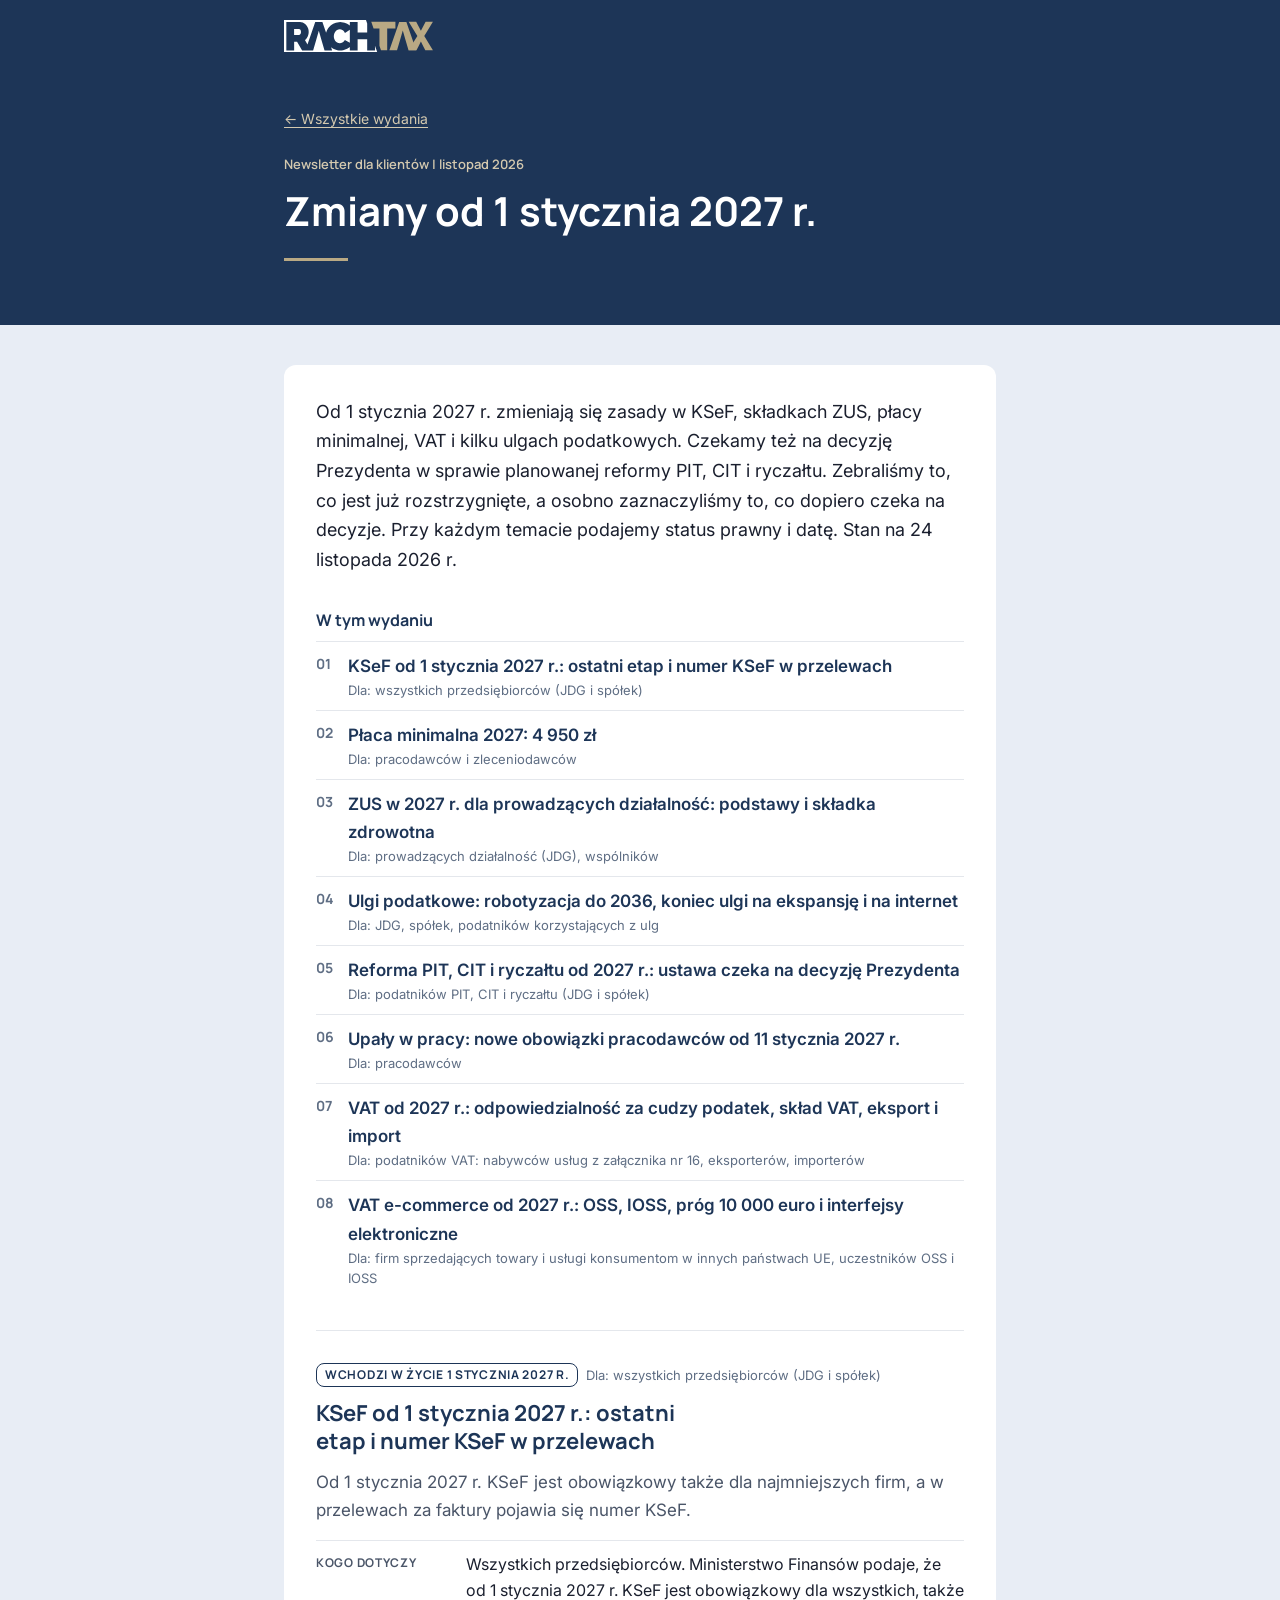
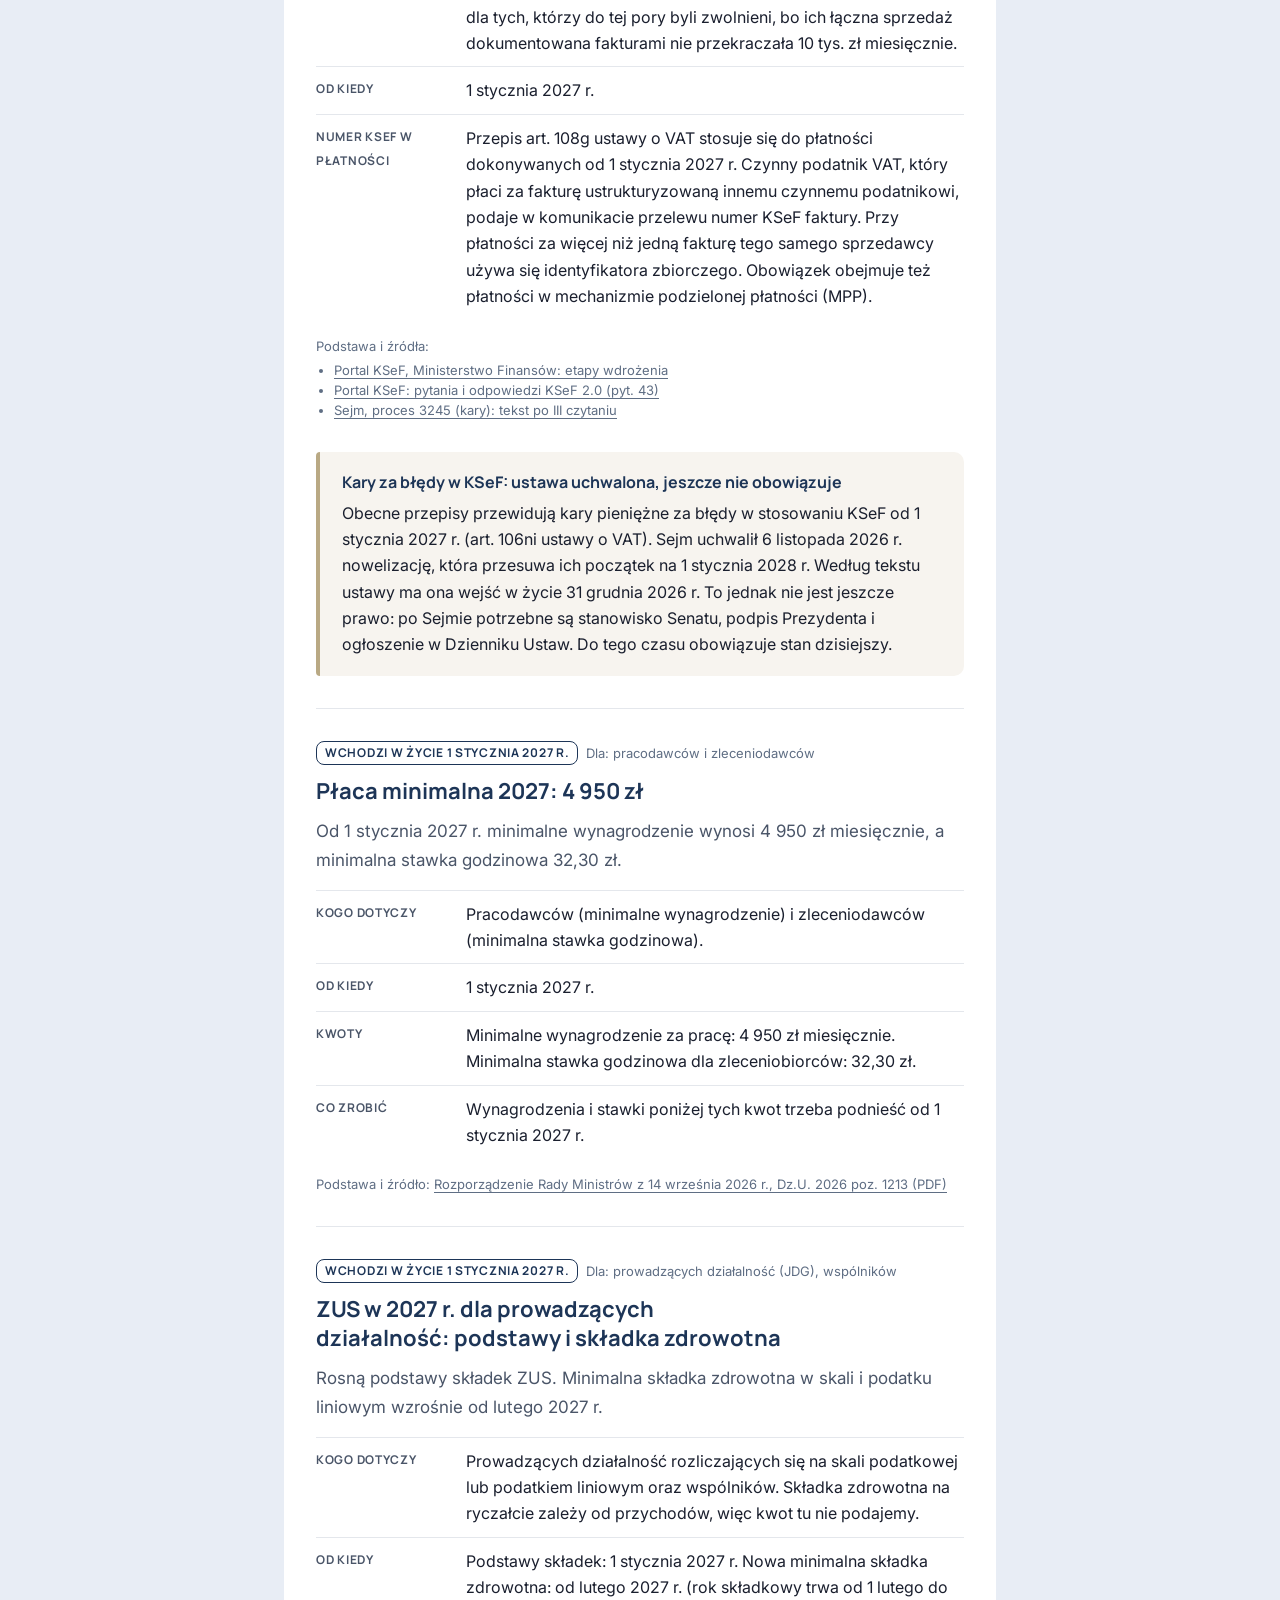
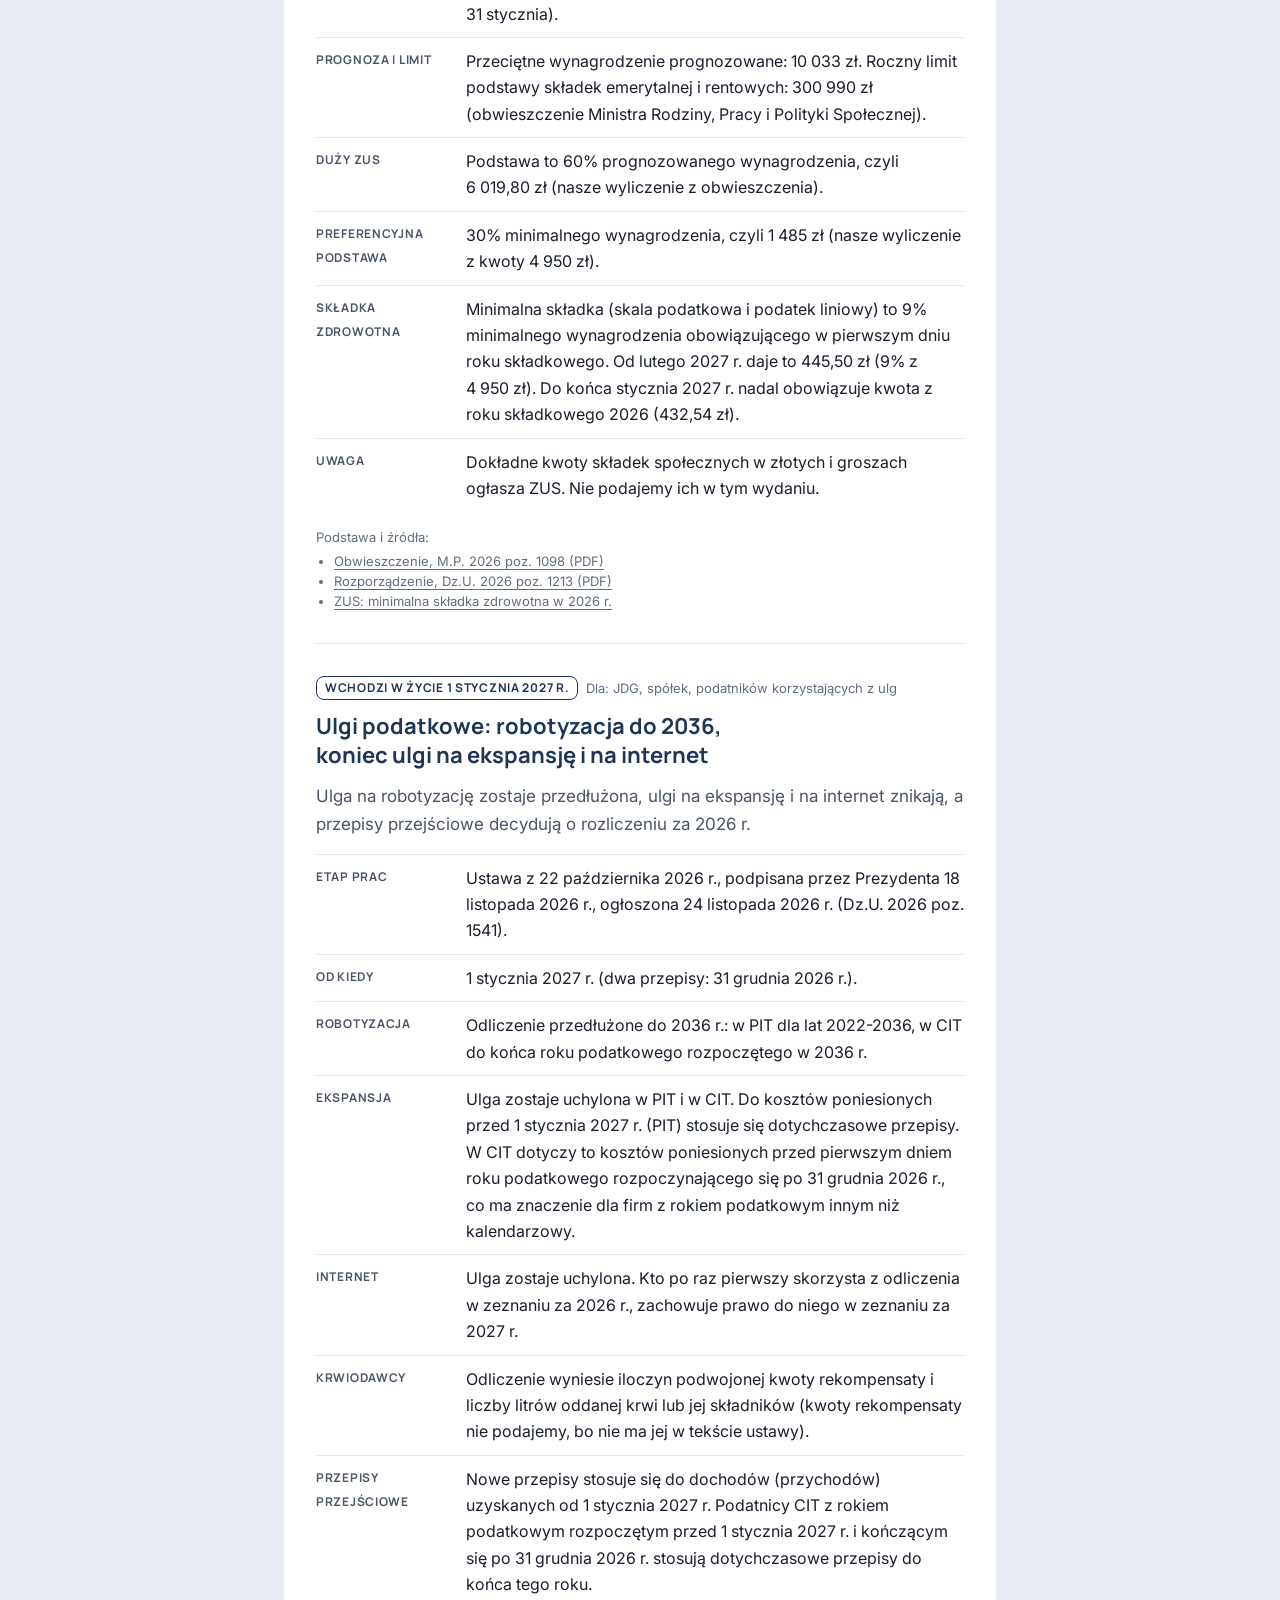
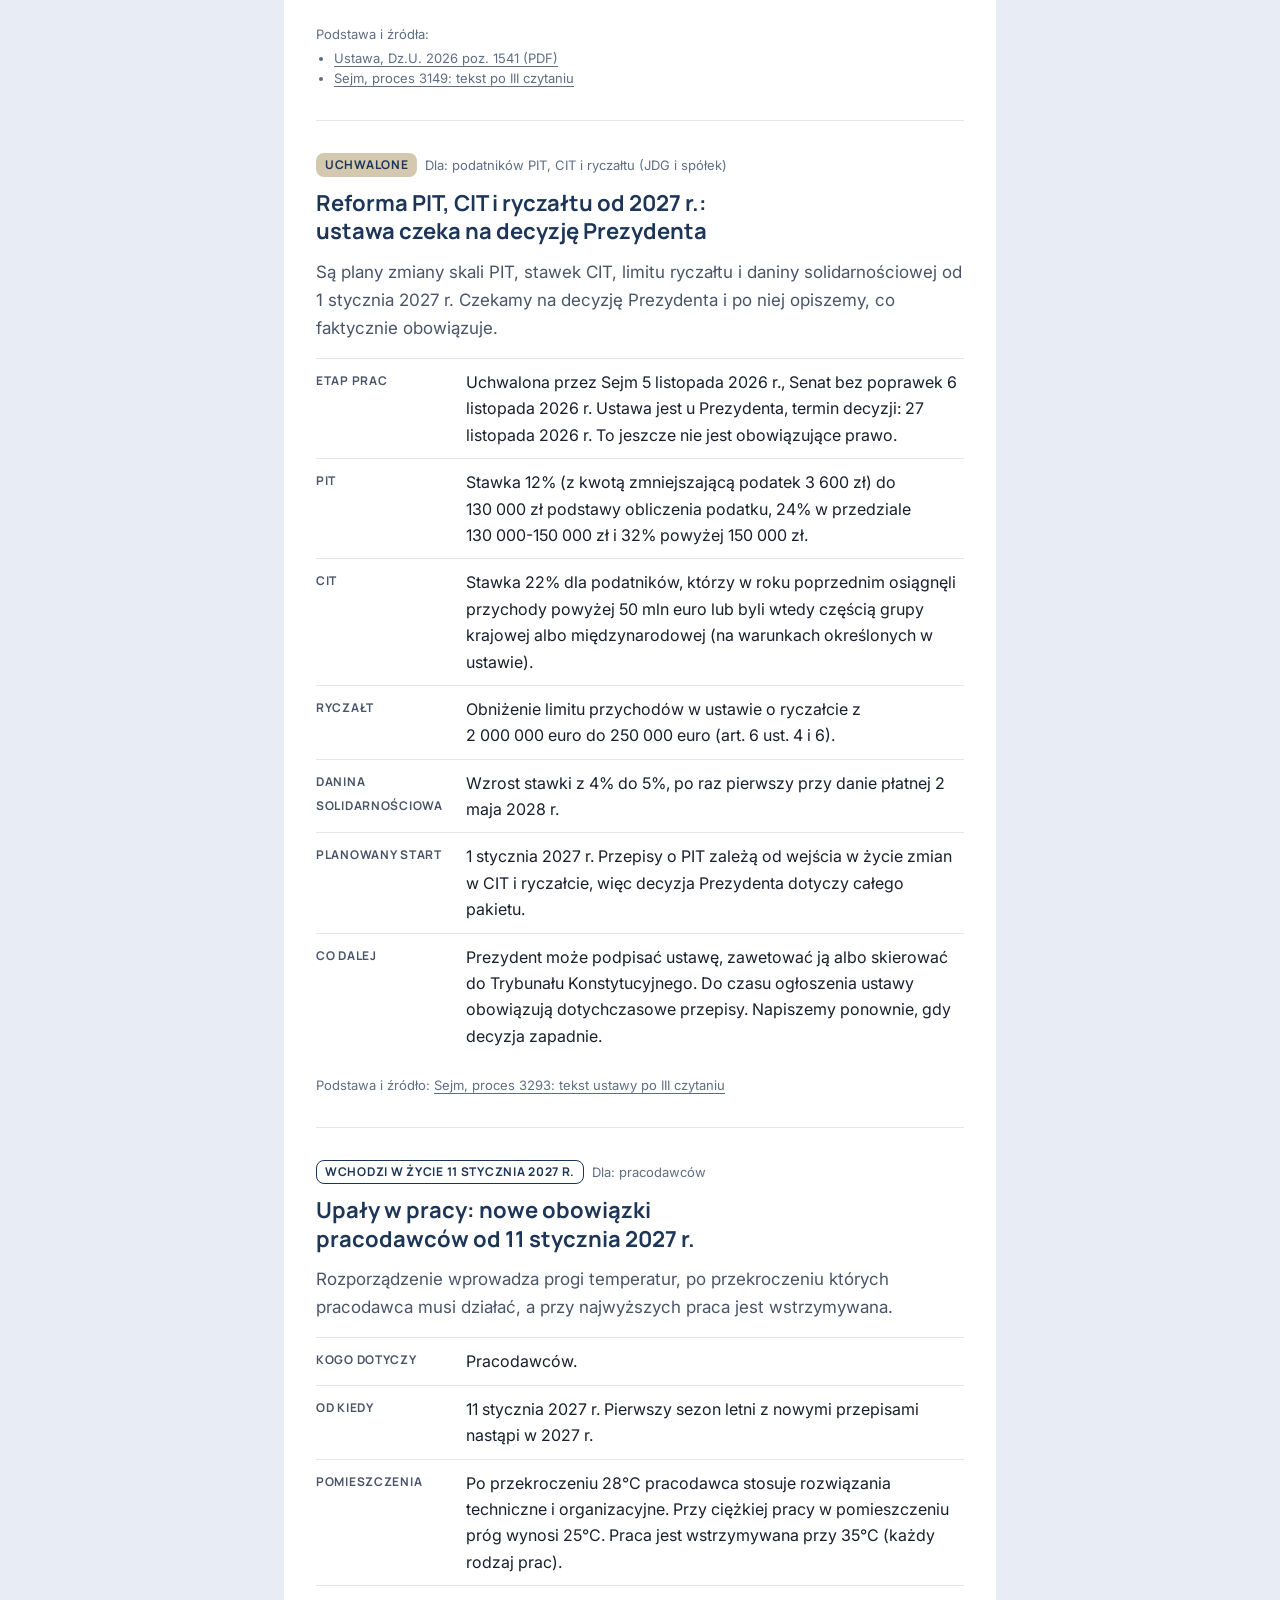
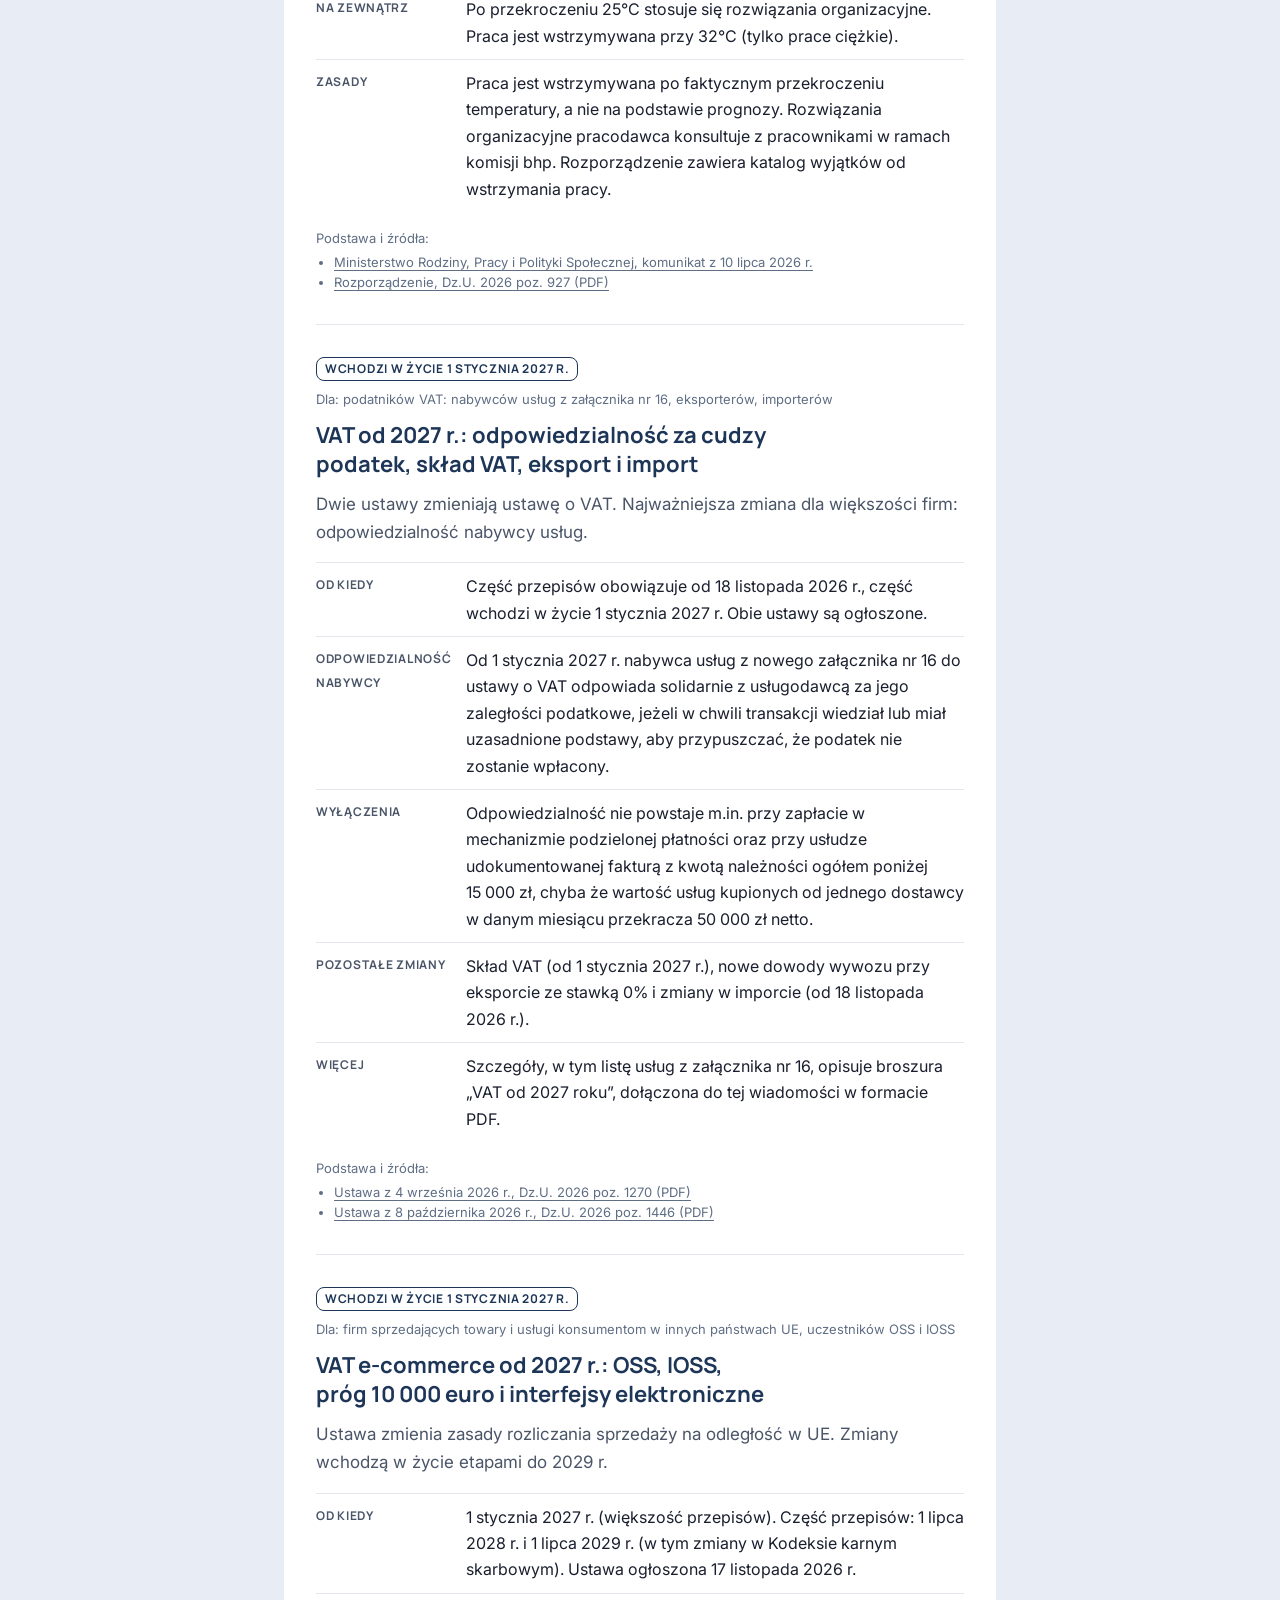
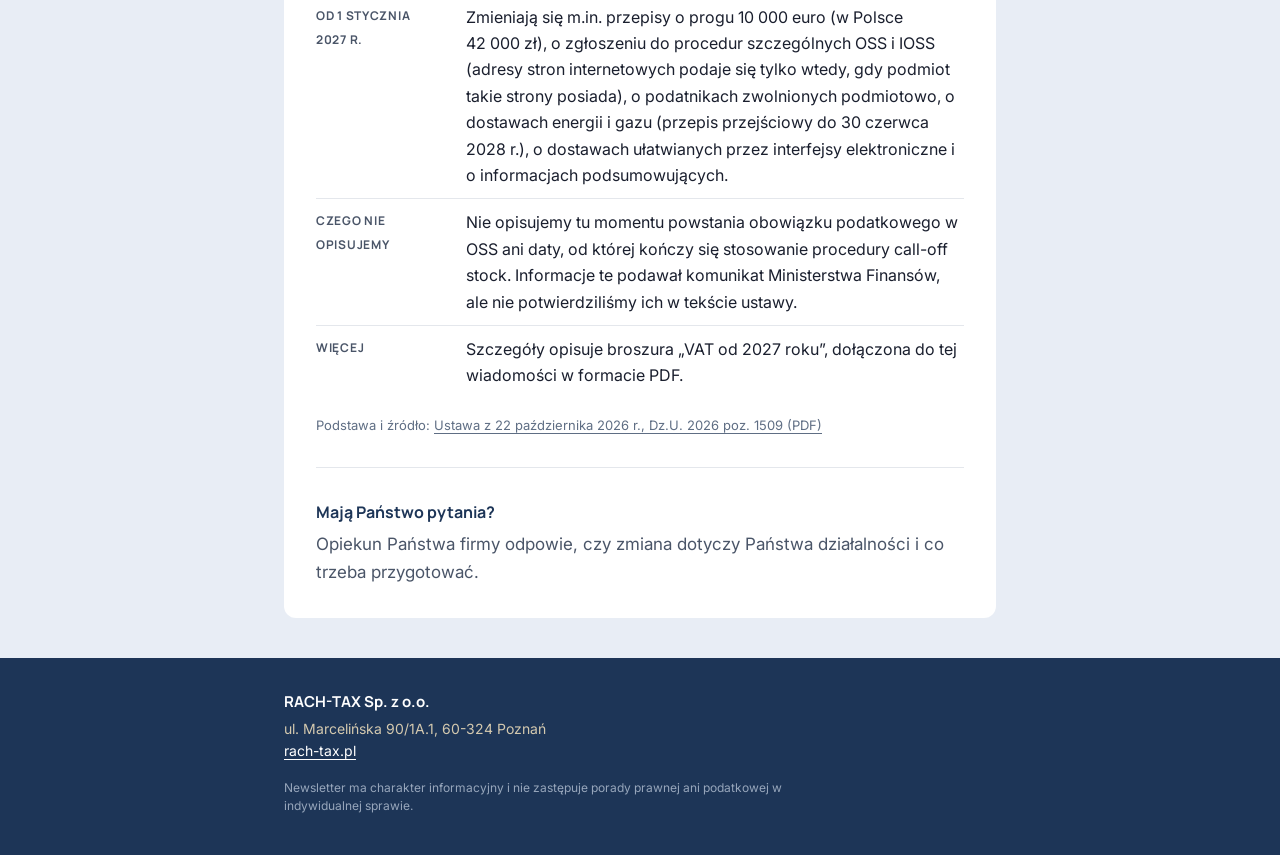
==== commit 7c8fc429: "Wydanie 2026-11: przywrócone twarde spacje w liczbach, datach i jednostkach Poprzedni commit zamieni" ====
--- a/2026-11/index.html
+++ b/2026-11/index.html
@@ -4,13 +4,13 @@
   <meta charset="utf-8">
   <meta name="viewport" content="width=device-width, initial-scale=1">
   <meta name="robots" content="noindex, nofollow">
-  <meta name="description" content="KSeF, płaca minimalna, ZUS, ulgi podatkowe, upały w pracy i VAT. Stan prawny na 24 listopada 2026 r.">
+  <meta name="description" content="KSeF, płaca minimalna, ZUS, ulgi podatkowe, upały w pracy i VAT. Stan prawny na 24 listopada 2026 r.">
   <meta name="color-scheme" content="light dark">
   <meta name="theme-color" content="#1D3557">
   <meta name="newsroom:issue" content="2026-11">
-  <meta name="newsroom:title" content="Zmiany od 1 stycznia 2027 r.">
-  <meta name="newsroom:summary" content="KSeF, płaca minimalna, ZUS, ulgi podatkowe, upały w pracy i VAT. Stan prawny na 24 listopada 2026 r.">
-  <title>Zmiany od 1 stycznia 2027 r. | Newsletter RACH-TAX, listopad 2026</title>
+  <meta name="newsroom:title" content="Zmiany od 1 stycznia 2027 r.">
+  <meta name="newsroom:summary" content="KSeF, płaca minimalna, ZUS, ulgi podatkowe, upały w pracy i VAT. Stan prawny na 24 listopada 2026 r.">
+  <title>Zmiany od 1 stycznia 2027 r. | Newsletter RACH-TAX, listopad 2026</title>
   <link rel="icon" href="[data-uri]" sizes="64x64" type="image/png">
   <link rel="preconnect" href="https://fonts.googleapis.com">
   <link rel="preconnect" href="https://fonts.gstatic.com" crossorigin>
@@ -29,99 +29,99 @@
   <div class="container"><div class="reading">
     <a class="back" href="/">&larr; Wszystkie wydania</a>
     <p class="eyebrow">Newsletter dla klientów | listopad 2026</p>
-    <h1>Zmiany od 1 stycznia 2027 r.</h1>
+    <h1>Zmiany od 1 stycznia 2027 r.</h1>
     <hr class="rule">
   </div></div>
 </div>
 <div class="page-body">
   <div class="container"><article class="sheet reading">
-    <p class="intro">Od 1 stycznia 2027 r. zmieniają się zasady w KSeF, składkach ZUS, płacy minimalnej, VAT i kilku ulgach podatkowych. Czekamy też na decyzję Prezydenta w sprawie planowanej reformy PIT, CIT i ryczałtu. Zebraliśmy to, co jest już rozstrzygnięte, a osobno zaznaczyliśmy to, co dopiero czeka na decyzje. Przy każdym temacie podajemy status prawny i datę. Stan na 24 listopada 2026 r.</p>
+    <p class="intro">Od 1 stycznia 2027 r. zmieniają się zasady w KSeF, składkach ZUS, płacy minimalnej, VAT i kilku ulgach podatkowych. Czekamy też na decyzję Prezydenta w sprawie planowanej reformy PIT, CIT i ryczałtu. Zebraliśmy to, co jest już rozstrzygnięte, a osobno zaznaczyliśmy to, co dopiero czeka na decyzje. Przy każdym temacie podajemy status prawny i datę. Stan na 24 listopada 2026 r.</p>
     <nav class="toc" aria-labelledby="toc-h"><h2 id="toc-h">W tym wydaniu</h2><ol>
-      <li><span><a href="#t1">KSeF od 1 stycznia 2027 r.: ostatni etap i numer KSeF w przelewach</a><span class="aud">Dla: wszystkich przedsiębiorców (JDG i spółek)</span></span></li>
-      <li><span><a href="#t2">Płaca minimalna 2027: 4 950 zł</a><span class="aud">Dla: pracodawców i zleceniodawców</span></span></li>
-      <li><span><a href="#t3">ZUS w 2027 r. dla prowadzących działalność: podstawy i składka zdrowotna</a><span class="aud">Dla: prowadzących działalność (JDG), wspólników</span></span></li>
+      <li><span><a href="#t1">KSeF od 1 stycznia 2027 r.: ostatni etap i numer KSeF w przelewach</a><span class="aud">Dla: wszystkich przedsiębiorców (JDG i spółek)</span></span></li>
+      <li><span><a href="#t2">Płaca minimalna 2027: 4 950 zł</a><span class="aud">Dla: pracodawców i zleceniodawców</span></span></li>
+      <li><span><a href="#t3">ZUS w 2027 r. dla prowadzących działalność: podstawy i składka zdrowotna</a><span class="aud">Dla: prowadzących działalność (JDG), wspólników</span></span></li>
       <li><span><a href="#t4">Ulgi podatkowe: robotyzacja do 2036, koniec ulgi na ekspansję i na internet</a><span class="aud">Dla: JDG, spółek, podatników korzystających z ulg</span></span></li>
-      <li><span><a href="#t5">Reforma PIT, CIT i ryczałtu od 2027 r.: ustawa czeka na decyzję Prezydenta</a><span class="aud">Dla: podatników PIT, CIT i ryczałtu (JDG i spółek)</span></span></li>
-      <li><span><a href="#t6">Upały w pracy: nowe obowiązki pracodawców od 11 stycznia 2027 r.</a><span class="aud">Dla: pracodawców</span></span></li>
-      <li><span><a href="#t7">VAT od 2027 r.: odpowiedzialność za cudzy podatek, skład VAT, eksport i import</a><span class="aud">Dla: podatników VAT: nabywców usług z załącznika nr 16, eksporterów, importerów</span></span></li>
-      <li><span><a href="#t8">VAT e-commerce od 2027 r.: OSS, IOSS, próg 10 000 euro i interfejsy elektroniczne</a><span class="aud">Dla: firm sprzedających towary i usługi konsumentom w innych państwach UE, uczestników OSS i IOSS</span></span></li>
+      <li><span><a href="#t5">Reforma PIT, CIT i ryczałtu od 2027 r.: ustawa czeka na decyzję Prezydenta</a><span class="aud">Dla: podatników PIT, CIT i ryczałtu (JDG i spółek)</span></span></li>
+      <li><span><a href="#t6">Upały w pracy: nowe obowiązki pracodawców od 11 stycznia 2027 r.</a><span class="aud">Dla: pracodawców</span></span></li>
+      <li><span><a href="#t7">VAT od 2027 r.: odpowiedzialność za cudzy podatek, skład VAT, eksport i import</a><span class="aud">Dla: podatników VAT: nabywców usług z załącznika nr 16, eksporterów, importerów</span></span></li>
+      <li><span><a href="#t8">VAT e-commerce od 2027 r.: OSS, IOSS, próg 10 000 euro i interfejsy elektroniczne</a><span class="aud">Dla: firm sprzedających towary i usługi konsumentom w innych państwach UE, uczestników OSS i IOSS</span></span></li>
     </ol></nav>
     <section class="topic" id="t1" aria-labelledby="t1-h">
-      <div class="topic-meta"><span class="badge st-wchodzi">Wchodzi w życie 1 stycznia 2027 r.</span><span class="aud">Dla: wszystkich przedsiębiorców (JDG i spółek)</span></div>
-      <h2 id="t1-h">KSeF od 1 stycznia 2027 r.: ostatni etap i numer KSeF w przelewach</h2>
-      <p class="lead">Od 1 stycznia 2027 r. KSeF jest obowiązkowy także dla najmniejszych firm, a w przelewach za faktury pojawia się numer KSeF.</p>
+      <div class="topic-meta"><span class="badge st-wchodzi">Wchodzi w życie 1 stycznia 2027 r.</span><span class="aud">Dla: wszystkich przedsiębiorców (JDG i spółek)</span></div>
+      <h2 id="t1-h">KSeF od 1 stycznia 2027 r.: ostatni etap i numer KSeF w przelewach</h2>
+      <p class="lead">Od 1 stycznia 2027 r. KSeF jest obowiązkowy także dla najmniejszych firm, a w przelewach za faktury pojawia się numer KSeF.</p>
       <dl class="facts">
-        <dt>Kogo dotyczy</dt><dd>Wszystkich przedsiębiorców. Ministerstwo Finansów podaje, że od 1 stycznia 2027 r. KSeF jest obowiązkowy dla wszystkich, także dla tych, którzy do tej pory byli zwolnieni, bo ich łączna sprzedaż dokumentowana fakturami nie przekraczała 10 tys. zł miesięcznie.</dd>
-        <dt>Od kiedy</dt><dd>1 stycznia 2027 r.</dd>
-        <dt>Numer KSeF w płatności</dt><dd>Przepis art. 108g ustawy o VAT stosuje się do płatności dokonywanych od 1 stycznia 2027 r. Czynny podatnik VAT, który płaci za fakturę ustrukturyzowaną innemu czynnemu podatnikowi, podaje w komunikacie przelewu numer KSeF faktury. Przy płatności za więcej niż jedną fakturę tego samego sprzedawcy używa się identyfikatora zbiorczego. Obowiązek obejmuje też płatności w mechanizmie podzielonej płatności (MPP).</dd>
+        <dt>Kogo dotyczy</dt><dd>Wszystkich przedsiębiorców. Ministerstwo Finansów podaje, że od 1 stycznia 2027 r. KSeF jest obowiązkowy dla wszystkich, także dla tych, którzy do tej pory byli zwolnieni, bo ich łączna sprzedaż dokumentowana fakturami nie przekraczała 10 tys. zł miesięcznie.</dd>
+        <dt>Od kiedy</dt><dd>1 stycznia 2027 r.</dd>
+        <dt>Numer KSeF w płatności</dt><dd>Przepis art. 108g ustawy o VAT stosuje się do płatności dokonywanych od 1 stycznia 2027 r. Czynny podatnik VAT, który płaci za fakturę ustrukturyzowaną innemu czynnemu podatnikowi, podaje w komunikacie przelewu numer KSeF faktury. Przy płatności za więcej niż jedną fakturę tego samego sprzedawcy używa się identyfikatora zbiorczego. Obowiązek obejmuje też płatności w mechanizmie podzielonej płatności (MPP).</dd>
       </dl>
       <div class="source"><p>Podstawa i źródła:</p><ul><li><a href="https://ksef.podatki.gov.pl/etapy-wdrozenia-ksef/">Portal KSeF, Ministerstwo Finansów: etapy wdrożenia</a></li><li><a href="https://ksef.podatki.gov.pl/pytania-i-odpowiedzi-ksef-20/">Portal KSeF: pytania i odpowiedzi KSeF 2.0 (pyt. 43)</a></li><li><a href="https://api.sejm.gov.pl/sejm/term10/processes/3245/attachment/3245_u3.pdf">Sejm, proces 3245 (kary): tekst po III czytaniu</a></li></ul></div>
     </section>
-    <aside class="callout" aria-labelledby="t1-c"><div><h2 id="t1-c">Kary za błędy w KSeF: ustawa uchwalona, jeszcze nie obowiązuje</h2><p>Obecne przepisy przewidują kary pieniężne za błędy w stosowaniu KSeF od 1 stycznia 2027 r. (art. 106ni ustawy o VAT). Sejm uchwalił 6 listopada 2026 r. nowelizację, która przesuwa ich początek na 1 stycznia 2028 r. Według tekstu ustawy ma ona wejść w życie 31 grudnia 2026 r. To jednak nie jest jeszcze prawo: po Sejmie potrzebne są stanowisko Senatu, podpis Prezydenta i ogłoszenie w Dzienniku Ustaw. Do tego czasu obowiązuje stan dzisiejszy.</p></div></aside>
+    <aside class="callout" aria-labelledby="t1-c"><div><h2 id="t1-c">Kary za błędy w KSeF: ustawa uchwalona, jeszcze nie obowiązuje</h2><p>Obecne przepisy przewidują kary pieniężne za błędy w stosowaniu KSeF od 1 stycznia 2027 r. (art. 106ni ustawy o VAT). Sejm uchwalił 6 listopada 2026 r. nowelizację, która przesuwa ich początek na 1 stycznia 2028 r. Według tekstu ustawy ma ona wejść w życie 31 grudnia 2026 r. To jednak nie jest jeszcze prawo: po Sejmie potrzebne są stanowisko Senatu, podpis Prezydenta i ogłoszenie w Dzienniku Ustaw. Do tego czasu obowiązuje stan dzisiejszy.</p></div></aside>
     <section class="topic" id="t2" aria-labelledby="t2-h">
-      <div class="topic-meta"><span class="badge st-wchodzi">Wchodzi w życie 1 stycznia 2027 r.</span><span class="aud">Dla: pracodawców i zleceniodawców</span></div>
-      <h2 id="t2-h">Płaca minimalna 2027: 4 950 zł</h2>
-      <p class="lead">Od 1 stycznia 2027 r. minimalne wynagrodzenie wynosi 4 950 zł miesięcznie, a minimalna stawka godzinowa 32,30 zł.</p>
+      <div class="topic-meta"><span class="badge st-wchodzi">Wchodzi w życie 1 stycznia 2027 r.</span><span class="aud">Dla: pracodawców i zleceniodawców</span></div>
+      <h2 id="t2-h">Płaca minimalna 2027: 4 950 zł</h2>
+      <p class="lead">Od 1 stycznia 2027 r. minimalne wynagrodzenie wynosi 4 950 zł miesięcznie, a minimalna stawka godzinowa 32,30 zł.</p>
       <dl class="facts">
         <dt>Kogo dotyczy</dt><dd>Pracodawców (minimalne wynagrodzenie) i zleceniodawców (minimalna stawka godzinowa).</dd>
-        <dt>Od kiedy</dt><dd>1 stycznia 2027 r.</dd>
-        <dt>Kwoty</dt><dd>Minimalne wynagrodzenie za pracę: 4 950 zł miesięcznie. Minimalna stawka godzinowa dla zleceniobiorców: 32,30 zł.</dd>
-        <dt>Co zrobić</dt><dd>Wynagrodzenia i stawki poniżej tych kwot trzeba podnieść od 1 stycznia 2027 r.</dd>
+        <dt>Od kiedy</dt><dd>1 stycznia 2027 r.</dd>
+        <dt>Kwoty</dt><dd>Minimalne wynagrodzenie za pracę: 4 950 zł miesięcznie. Minimalna stawka godzinowa dla zleceniobiorców: 32,30 zł.</dd>
+        <dt>Co zrobić</dt><dd>Wynagrodzenia i stawki poniżej tych kwot trzeba podnieść od 1 stycznia 2027 r.</dd>
       </dl>
       <p class="source">Podstawa i źródło: <a href="https://api.sejm.gov.pl/eli/acts/DU/2026/1213/text.pdf">Rozporządzenie Rady Ministrów z 14 września 2026 r., Dz.U. 2026 poz. 1213 (PDF)</a></p>
     </section>
     <section class="topic" id="t3" aria-labelledby="t3-h">
-      <div class="topic-meta"><span class="badge st-wchodzi">Wchodzi w życie 1 stycznia 2027 r.</span><span class="aud">Dla: prowadzących działalność (JDG), wspólników</span></div>
-      <h2 id="t3-h">ZUS w 2027 r. dla prowadzących działalność: podstawy i składka zdrowotna</h2>
-      <p class="lead">Rosną podstawy składek ZUS. Minimalna składka zdrowotna w skali i podatku liniowym wzrośnie od lutego 2027 r.</p>
+      <div class="topic-meta"><span class="badge st-wchodzi">Wchodzi w życie 1 stycznia 2027 r.</span><span class="aud">Dla: prowadzących działalność (JDG), wspólników</span></div>
+      <h2 id="t3-h">ZUS w 2027 r. dla prowadzących działalność: podstawy i składka zdrowotna</h2>
+      <p class="lead">Rosną podstawy składek ZUS. Minimalna składka zdrowotna w skali i podatku liniowym wzrośnie od lutego 2027 r.</p>
       <dl class="facts">
         <dt>Kogo dotyczy</dt><dd>Prowadzących działalność rozliczających się na skali podatkowej lub podatkiem liniowym oraz wspólników. Składka zdrowotna na ryczałcie zależy od przychodów, więc kwot tu nie podajemy.</dd>
-        <dt>Od kiedy</dt><dd>Podstawy składek: 1 stycznia 2027 r. Nowa minimalna składka zdrowotna: od lutego 2027 r. (rok składkowy trwa od 1 lutego do 31 stycznia).</dd>
-        <dt>Prognoza i limit</dt><dd>Przeciętne wynagrodzenie prognozowane: 10 033 zł. Roczny limit podstawy składek emerytalnej i rentowych: 300 990 zł (obwieszczenie Ministra Rodziny, Pracy i Polityki Społecznej).</dd>
-        <dt>Duży ZUS</dt><dd>Podstawa to 60% prognozowanego wynagrodzenia, czyli 6 019,80 zł (nasze wyliczenie z obwieszczenia).</dd>
-        <dt>Preferencyjna podstawa</dt><dd>30% minimalnego wynagrodzenia, czyli 1 485 zł (nasze wyliczenie z kwoty 4 950 zł).</dd>
-        <dt>Składka zdrowotna</dt><dd>Minimalna składka (skala podatkowa i podatek liniowy) to 9% minimalnego wynagrodzenia obowiązującego w pierwszym dniu roku składkowego. Od lutego 2027 r. daje to 445,50 zł (9% z 4 950 zł). Do końca stycznia 2027 r. nadal obowiązuje kwota z roku składkowego 2026 (432,54 zł).</dd>
+        <dt>Od kiedy</dt><dd>Podstawy składek: 1 stycznia 2027 r. Nowa minimalna składka zdrowotna: od lutego 2027 r. (rok składkowy trwa od 1 lutego do 31 stycznia).</dd>
+        <dt>Prognoza i limit</dt><dd>Przeciętne wynagrodzenie prognozowane: 10 033 zł. Roczny limit podstawy składek emerytalnej i rentowych: 300 990 zł (obwieszczenie Ministra Rodziny, Pracy i Polityki Społecznej).</dd>
+        <dt>Duży ZUS</dt><dd>Podstawa to 60% prognozowanego wynagrodzenia, czyli 6 019,80 zł (nasze wyliczenie z obwieszczenia).</dd>
+        <dt>Preferencyjna podstawa</dt><dd>30% minimalnego wynagrodzenia, czyli 1 485 zł (nasze wyliczenie z kwoty 4 950 zł).</dd>
+        <dt>Składka zdrowotna</dt><dd>Minimalna składka (skala podatkowa i podatek liniowy) to 9% minimalnego wynagrodzenia obowiązującego w pierwszym dniu roku składkowego. Od lutego 2027 r. daje to 445,50 zł (9% z 4 950 zł). Do końca stycznia 2027 r. nadal obowiązuje kwota z roku składkowego 2026 (432,54 zł).</dd>
         <dt>Uwaga</dt><dd>Dokładne kwoty składek społecznych w złotych i groszach ogłasza ZUS. Nie podajemy ich w tym wydaniu.</dd>
       </dl>
       <div class="source"><p>Podstawa i źródła:</p><ul><li><a href="https://api.sejm.gov.pl/eli/acts/MP/2026/1098/text.pdf">Obwieszczenie, M.P. 2026 poz. 1098 (PDF)</a></li><li><a href="https://api.sejm.gov.pl/eli/acts/DU/2026/1213/text.pdf">Rozporządzenie, Dz.U. 2026 poz. 1213 (PDF)</a></li><li><a href="https://www.zus.pl/en/-/przedsi%C4%99biorcy-opodatkowani-na-zasadach-og%C3%B3lnych-lub-w-formie-karty-podatkowej.-minimalna-sk%C5%82adka-na-ubezpieczenie-zdrowotne-w-2026-r.">ZUS: minimalna składka zdrowotna w 2026 r.</a></li></ul></div>
     </section>
     <section class="topic" id="t4" aria-labelledby="t4-h">
-      <div class="topic-meta"><span class="badge st-wchodzi">Wchodzi w życie 1 stycznia 2027 r.</span><span class="aud">Dla: JDG, spółek, podatników korzystających z ulg</span></div>
+      <div class="topic-meta"><span class="badge st-wchodzi">Wchodzi w życie 1 stycznia 2027 r.</span><span class="aud">Dla: JDG, spółek, podatników korzystających z ulg</span></div>
       <h2 id="t4-h">Ulgi podatkowe: robotyzacja do 2036, koniec ulgi na ekspansję i na internet</h2>
-      <p class="lead">Ulga na robotyzację zostaje przedłużona, ulgi na ekspansję i na internet znikają, a przepisy przejściowe decydują o rozliczeniu za 2026 r.</p>
+      <p class="lead">Ulga na robotyzację zostaje przedłużona, ulgi na ekspansję i na internet znikają, a przepisy przejściowe decydują o rozliczeniu za 2026 r.</p>
       <dl class="facts">
-        <dt>Etap prac</dt><dd>Ustawa z 22 października 2026 r., podpisana przez Prezydenta 18 listopada 2026 r., ogłoszona 24 listopada 2026 r. (Dz.U. 2026 poz. 1541).</dd>
-        <dt>Od kiedy</dt><dd>1 stycznia 2027 r. (dwa przepisy: 31 grudnia 2026 r.).</dd>
-        <dt>Robotyzacja</dt><dd>Odliczenie przedłużone do 2036 r.: w PIT dla lat 2022-2036, w CIT do końca roku podatkowego rozpoczętego w 2036 r.</dd>
-        <dt>Ekspansja</dt><dd>Ulga zostaje uchylona w PIT i w CIT. Do kosztów poniesionych przed 1 stycznia 2027 r. (PIT) stosuje się dotychczasowe przepisy. W CIT dotyczy to kosztów poniesionych przed pierwszym dniem roku podatkowego rozpoczynającego się po 31 grudnia 2026 r., co ma znaczenie dla firm z rokiem podatkowym innym niż kalendarzowy.</dd>
-        <dt>Internet</dt><dd>Ulga zostaje uchylona. Kto po raz pierwszy skorzysta z odliczenia w zeznaniu za 2026 r., zachowuje prawo do niego w zeznaniu za 2027 r.</dd>
+        <dt>Etap prac</dt><dd>Ustawa z 22 października 2026 r., podpisana przez Prezydenta 18 listopada 2026 r., ogłoszona 24 listopada 2026 r. (Dz.U. 2026 poz. 1541).</dd>
+        <dt>Od kiedy</dt><dd>1 stycznia 2027 r. (dwa przepisy: 31 grudnia 2026 r.).</dd>
+        <dt>Robotyzacja</dt><dd>Odliczenie przedłużone do 2036 r.: w PIT dla lat 2022-2036, w CIT do końca roku podatkowego rozpoczętego w 2036 r.</dd>
+        <dt>Ekspansja</dt><dd>Ulga zostaje uchylona w PIT i w CIT. Do kosztów poniesionych przed 1 stycznia 2027 r. (PIT) stosuje się dotychczasowe przepisy. W CIT dotyczy to kosztów poniesionych przed pierwszym dniem roku podatkowego rozpoczynającego się po 31 grudnia 2026 r., co ma znaczenie dla firm z rokiem podatkowym innym niż kalendarzowy.</dd>
+        <dt>Internet</dt><dd>Ulga zostaje uchylona. Kto po raz pierwszy skorzysta z odliczenia w zeznaniu za 2026 r., zachowuje prawo do niego w zeznaniu za 2027 r.</dd>
         <dt>Krwiodawcy</dt><dd>Odliczenie wyniesie iloczyn podwojonej kwoty rekompensaty i liczby litrów oddanej krwi lub jej składników (kwoty rekompensaty nie podajemy, bo nie ma jej w tekście ustawy).</dd>
-        <dt>Przepisy przejściowe</dt><dd>Nowe przepisy stosuje się do dochodów (przychodów) uzyskanych od 1 stycznia 2027 r. Podatnicy CIT z rokiem podatkowym rozpoczętym przed 1 stycznia 2027 r. i kończącym się po 31 grudnia 2026 r. stosują dotychczasowe przepisy do końca tego roku.</dd>
+        <dt>Przepisy przejściowe</dt><dd>Nowe przepisy stosuje się do dochodów (przychodów) uzyskanych od 1 stycznia 2027 r. Podatnicy CIT z rokiem podatkowym rozpoczętym przed 1 stycznia 2027 r. i kończącym się po 31 grudnia 2026 r. stosują dotychczasowe przepisy do końca tego roku.</dd>
       </dl>
       <div class="source"><p>Podstawa i źródła:</p><ul><li><a href="https://api.sejm.gov.pl/eli/acts/DU/2026/1541/text.pdf">Ustawa, Dz.U. 2026 poz. 1541 (PDF)</a></li><li><a href="https://api.sejm.gov.pl/sejm/term10/processes/3149/attachment/3149_u3.pdf">Sejm, proces 3149: tekst po III czytaniu</a></li></ul></div>
     </section>
     <section class="topic" id="t5" aria-labelledby="t5-h">
       <div class="topic-meta"><span class="badge st-uchwalone">Uchwalone</span><span class="aud">Dla: podatników PIT, CIT i ryczałtu (JDG i spółek)</span></div>
-      <h2 id="t5-h">Reforma PIT, CIT i ryczałtu od 2027 r.: ustawa czeka na decyzję Prezydenta</h2>
-      <p class="lead">Są plany zmiany skali PIT, stawek CIT, limitu ryczałtu i daniny solidarnościowej od 1 stycznia 2027 r. Czekamy na decyzję Prezydenta i po niej opiszemy, co faktycznie obowiązuje.</p>
+      <h2 id="t5-h">Reforma PIT, CIT i ryczałtu od 2027 r.: ustawa czeka na decyzję Prezydenta</h2>
+      <p class="lead">Są plany zmiany skali PIT, stawek CIT, limitu ryczałtu i daniny solidarnościowej od 1 stycznia 2027 r. Czekamy na decyzję Prezydenta i po niej opiszemy, co faktycznie obowiązuje.</p>
       <dl class="facts">
-        <dt>Etap prac</dt><dd>Uchwalona przez Sejm 5 listopada 2026 r., Senat bez poprawek 6 listopada 2026 r. Ustawa jest u Prezydenta, termin decyzji: 27 listopada 2026 r. To jeszcze nie jest obowiązujące prawo.</dd>
-        <dt>PIT</dt><dd>Stawka 12% (z kwotą zmniejszającą podatek 3 600 zł) do 130 000 zł podstawy obliczenia podatku, 24% w przedziale 130 000-150 000 zł i 32% powyżej 150 000 zł.</dd>
-        <dt>CIT</dt><dd>Stawka 22% dla podatników, którzy w roku poprzednim osiągnęli przychody powyżej 50 mln euro lub byli wtedy częścią grupy krajowej albo międzynarodowej (na warunkach określonych w ustawie).</dd>
-        <dt>Ryczałt</dt><dd>Obniżenie limitu przychodów w ustawie o ryczałcie z 2 000 000 euro do 250 000 euro (art. 6 ust. 4 i 6).</dd>
-        <dt>Danina solidarnościowa</dt><dd>Wzrost stawki z 4% do 5%, po raz pierwszy przy danie płatnej 2 maja 2028 r.</dd>
-        <dt>Planowany start</dt><dd>1 stycznia 2027 r. Przepisy o PIT zależą od wejścia w życie zmian w CIT i ryczałcie, więc decyzja Prezydenta dotyczy całego pakietu.</dd>
+        <dt>Etap prac</dt><dd>Uchwalona przez Sejm 5 listopada 2026 r., Senat bez poprawek 6 listopada 2026 r. Ustawa jest u Prezydenta, termin decyzji: 27 listopada 2026 r. To jeszcze nie jest obowiązujące prawo.</dd>
+        <dt>PIT</dt><dd>Stawka 12% (z kwotą zmniejszającą podatek 3 600 zł) do 130 000 zł podstawy obliczenia podatku, 24% w przedziale 130 000-150 000 zł i 32% powyżej 150 000 zł.</dd>
+        <dt>CIT</dt><dd>Stawka 22% dla podatników, którzy w roku poprzednim osiągnęli przychody powyżej 50 mln euro lub byli wtedy częścią grupy krajowej albo międzynarodowej (na warunkach określonych w ustawie).</dd>
+        <dt>Ryczałt</dt><dd>Obniżenie limitu przychodów w ustawie o ryczałcie z 2 000 000 euro do 250 000 euro (art. 6 ust. 4 i 6).</dd>
+        <dt>Danina solidarnościowa</dt><dd>Wzrost stawki z 4% do 5%, po raz pierwszy przy danie płatnej 2 maja 2028 r.</dd>
+        <dt>Planowany start</dt><dd>1 stycznia 2027 r. Przepisy o PIT zależą od wejścia w życie zmian w CIT i ryczałcie, więc decyzja Prezydenta dotyczy całego pakietu.</dd>
         <dt>Co dalej</dt><dd>Prezydent może podpisać ustawę, zawetować ją albo skierować do Trybunału Konstytucyjnego. Do czasu ogłoszenia ustawy obowiązują dotychczasowe przepisy. Napiszemy ponownie, gdy decyzja zapadnie.</dd>
       </dl>
       <p class="source">Podstawa i źródło: <a href="https://api.sejm.gov.pl/sejm/term10/processes/3293/attachment/3293_u3.pdf">Sejm, proces 3293: tekst ustawy po III czytaniu</a></p>
     </section>
     <section class="topic" id="t6" aria-labelledby="t6-h">
-      <div class="topic-meta"><span class="badge st-wchodzi">Wchodzi w życie 11 stycznia 2027 r.</span><span class="aud">Dla: pracodawców</span></div>
-      <h2 id="t6-h">Upały w pracy: nowe obowiązki pracodawców od 11 stycznia 2027 r.</h2>
+      <div class="topic-meta"><span class="badge st-wchodzi">Wchodzi w życie 11 stycznia 2027 r.</span><span class="aud">Dla: pracodawców</span></div>
+      <h2 id="t6-h">Upały w pracy: nowe obowiązki pracodawców od 11 stycznia 2027 r.</h2>
       <p class="lead">Rozporządzenie wprowadza progi temperatur, po przekroczeniu których pracodawca musi działać, a przy najwyższych praca jest wstrzymywana.</p>
       <dl class="facts">
         <dt>Kogo dotyczy</dt><dd>Pracodawców.</dd>
-        <dt>Od kiedy</dt><dd>11 stycznia 2027 r. Pierwszy sezon letni z nowymi przepisami nastąpi w 2027 r.</dd>
+        <dt>Od kiedy</dt><dd>11 stycznia 2027 r. Pierwszy sezon letni z nowymi przepisami nastąpi w 2027 r.</dd>
         <dt>Pomieszczenia</dt><dd>Po przekroczeniu 28°C pracodawca stosuje rozwiązania techniczne i organizacyjne. Przy ciężkiej pracy w pomieszczeniu próg wynosi 25°C. Praca jest wstrzymywana przy 35°C (każdy rodzaj prac).</dd>
         <dt>Na zewnątrz</dt><dd>Po przekroczeniu 25°C stosuje się rozwiązania organizacyjne. Praca jest wstrzymywana przy 32°C (tylko prace ciężkie).</dd>
         <dt>Zasady</dt><dd>Praca jest wstrzymywana po faktycznym przekroczeniu temperatury, a nie na podstawie prognozy. Rozwiązania organizacyjne pracodawca konsultuje z pracownikami w ramach komisji bhp. Rozporządzenie zawiera katalog wyjątków od wstrzymania pracy.</dd>
@@ -129,25 +129,25 @@
       <div class="source"><p>Podstawa i źródła:</p><ul><li><a href="https://www.gov.pl/web/rodzina/wieksza-ochrona-rozporzadzenie-o-pracy-w-upalach-podpisane">Ministerstwo Rodziny, Pracy i Polityki Społecznej, komunikat z 10 lipca 2026 r.</a></li><li><a href="https://api.sejm.gov.pl/eli/acts/DU/2026/927/text.pdf">Rozporządzenie, Dz.U. 2026 poz. 927 (PDF)</a></li></ul></div>
     </section>
     <section class="topic" id="t7" aria-labelledby="t7-h">
-      <div class="topic-meta"><span class="badge st-wchodzi">Wchodzi w życie 1 stycznia 2027 r.</span><span class="aud">Dla: podatników VAT: nabywców usług z załącznika nr 16, eksporterów, importerów</span></div>
-      <h2 id="t7-h">VAT od 2027 r.: odpowiedzialność za cudzy podatek, skład VAT, eksport i import</h2>
+      <div class="topic-meta"><span class="badge st-wchodzi">Wchodzi w życie 1 stycznia 2027 r.</span><span class="aud">Dla: podatników VAT: nabywców usług z załącznika nr 16, eksporterów, importerów</span></div>
+      <h2 id="t7-h">VAT od 2027 r.: odpowiedzialność za cudzy podatek, skład VAT, eksport i import</h2>
       <p class="lead">Dwie ustawy zmieniają ustawę o VAT. Najważniejsza zmiana dla większości firm: odpowiedzialność nabywcy usług.</p>
       <dl class="facts">
-        <dt>Od kiedy</dt><dd>Część przepisów obowiązuje od 18 listopada 2026 r., część wchodzi w życie 1 stycznia 2027 r. Obie ustawy są ogłoszone.</dd>
-        <dt>Odpowiedzialność nabywcy</dt><dd>Od 1 stycznia 2027 r. nabywca usług z nowego załącznika nr 16 do ustawy o VAT odpowiada solidarnie z usługodawcą za jego zaległości podatkowe, jeżeli w chwili transakcji wiedział lub miał uzasadnione podstawy, aby przypuszczać, że podatek nie zostanie wpłacony.</dd>
-        <dt>Wyłączenia</dt><dd>Odpowiedzialność nie powstaje m.in. przy zapłacie w mechanizmie podzielonej płatności oraz przy usłudze udokumentowanej fakturą z kwotą należności ogółem poniżej 15 000 zł, chyba że wartość usług kupionych od jednego dostawcy w danym miesiącu przekracza 50 000 zł netto.</dd>
-        <dt>Pozostałe zmiany</dt><dd>Skład VAT (od 1 stycznia 2027 r.), nowe dowody wywozu przy eksporcie ze stawką 0% i zmiany w imporcie (od 18 listopada 2026 r.).</dd>
+        <dt>Od kiedy</dt><dd>Część przepisów obowiązuje od 18 listopada 2026 r., część wchodzi w życie 1 stycznia 2027 r. Obie ustawy są ogłoszone.</dd>
+        <dt>Odpowiedzialność nabywcy</dt><dd>Od 1 stycznia 2027 r. nabywca usług z nowego załącznika nr 16 do ustawy o VAT odpowiada solidarnie z usługodawcą za jego zaległości podatkowe, jeżeli w chwili transakcji wiedział lub miał uzasadnione podstawy, aby przypuszczać, że podatek nie zostanie wpłacony.</dd>
+        <dt>Wyłączenia</dt><dd>Odpowiedzialność nie powstaje m.in. przy zapłacie w mechanizmie podzielonej płatności oraz przy usłudze udokumentowanej fakturą z kwotą należności ogółem poniżej 15 000 zł, chyba że wartość usług kupionych od jednego dostawcy w danym miesiącu przekracza 50 000 zł netto.</dd>
+        <dt>Pozostałe zmiany</dt><dd>Skład VAT (od 1 stycznia 2027 r.), nowe dowody wywozu przy eksporcie ze stawką 0% i zmiany w imporcie (od 18 listopada 2026 r.).</dd>
         <dt>Więcej</dt><dd>Szczegóły, w tym listę usług z załącznika nr 16, opisuje broszura „VAT od 2027 roku”, dołączona do tej wiadomości w formacie PDF.</dd>
       </dl>
       <div class="source"><p>Podstawa i źródła:</p><ul><li><a href="https://api.sejm.gov.pl/eli/acts/DU/2026/1270/text.pdf">Ustawa z 4 września 2026 r., Dz.U. 2026 poz. 1270 (PDF)</a></li><li><a href="https://api.sejm.gov.pl/eli/acts/DU/2026/1446/text.pdf">Ustawa z 8 października 2026 r., Dz.U. 2026 poz. 1446 (PDF)</a></li></ul></div>
     </section>
     <section class="topic" id="t8" aria-labelledby="t8-h">
-      <div class="topic-meta"><span class="badge st-wchodzi">Wchodzi w życie 1 stycznia 2027 r.</span><span class="aud">Dla: firm sprzedających towary i usługi konsumentom w innych państwach UE, uczestników OSS i IOSS</span></div>
-      <h2 id="t8-h">VAT e-commerce od 2027 r.: OSS, IOSS, próg 10 000 euro i interfejsy elektroniczne</h2>
-      <p class="lead">Ustawa zmienia zasady rozliczania sprzedaży na odległość w UE. Zmiany wchodzą w życie etapami do 2029 r.</p>
+      <div class="topic-meta"><span class="badge st-wchodzi">Wchodzi w życie 1 stycznia 2027 r.</span><span class="aud">Dla: firm sprzedających towary i usługi konsumentom w innych państwach UE, uczestników OSS i IOSS</span></div>
+      <h2 id="t8-h">VAT e-commerce od 2027 r.: OSS, IOSS, próg 10 000 euro i interfejsy elektroniczne</h2>
+      <p class="lead">Ustawa zmienia zasady rozliczania sprzedaży na odległość w UE. Zmiany wchodzą w życie etapami do 2029 r.</p>
       <dl class="facts">
-        <dt>Od kiedy</dt><dd>1 stycznia 2027 r. (większość przepisów). Część przepisów: 1 lipca 2028 r. i 1 lipca 2029 r. (w tym zmiany w Kodeksie karnym skarbowym). Ustawa ogłoszona 17 listopada 2026 r.</dd>
-        <dt>Od 1 stycznia 2027 r.</dt><dd>Zmieniają się m.in. przepisy o progu 10 000 euro (w Polsce 42 000 zł), o zgłoszeniu do procedur szczególnych OSS i IOSS (adresy stron internetowych podaje się tylko wtedy, gdy podmiot takie strony posiada), o podatnikach zwolnionych podmiotowo, o dostawach energii i gazu (przepis przejściowy do 30 czerwca 2028 r.), o dostawach ułatwianych przez interfejsy elektroniczne i o informacjach podsumowujących.</dd>
+        <dt>Od kiedy</dt><dd>1 stycznia 2027 r. (większość przepisów). Część przepisów: 1 lipca 2028 r. i 1 lipca 2029 r. (w tym zmiany w Kodeksie karnym skarbowym). Ustawa ogłoszona 17 listopada 2026 r.</dd>
+        <dt>Od 1 stycznia 2027 r.</dt><dd>Zmieniają się m.in. przepisy o progu 10 000 euro (w Polsce 42 000 zł), o zgłoszeniu do procedur szczególnych OSS i IOSS (adresy stron internetowych podaje się tylko wtedy, gdy podmiot takie strony posiada), o podatnikach zwolnionych podmiotowo, o dostawach energii i gazu (przepis przejściowy do 30 czerwca 2028 r.), o dostawach ułatwianych przez interfejsy elektroniczne i o informacjach podsumowujących.</dd>
         <dt>Czego nie opisujemy</dt><dd>Nie opisujemy tu momentu powstania obowiązku podatkowego w OSS ani daty, od której kończy się stosowanie procedury call-off stock. Informacje te podawał komunikat Ministerstwa Finansów, ale nie potwierdziliśmy ich w tekście ustawy.</dd>
         <dt>Więcej</dt><dd>Szczegóły opisuje broszura „VAT od 2027 roku”, dołączona do tej wiadomości w formacie PDF.</dd>
       </dl>
